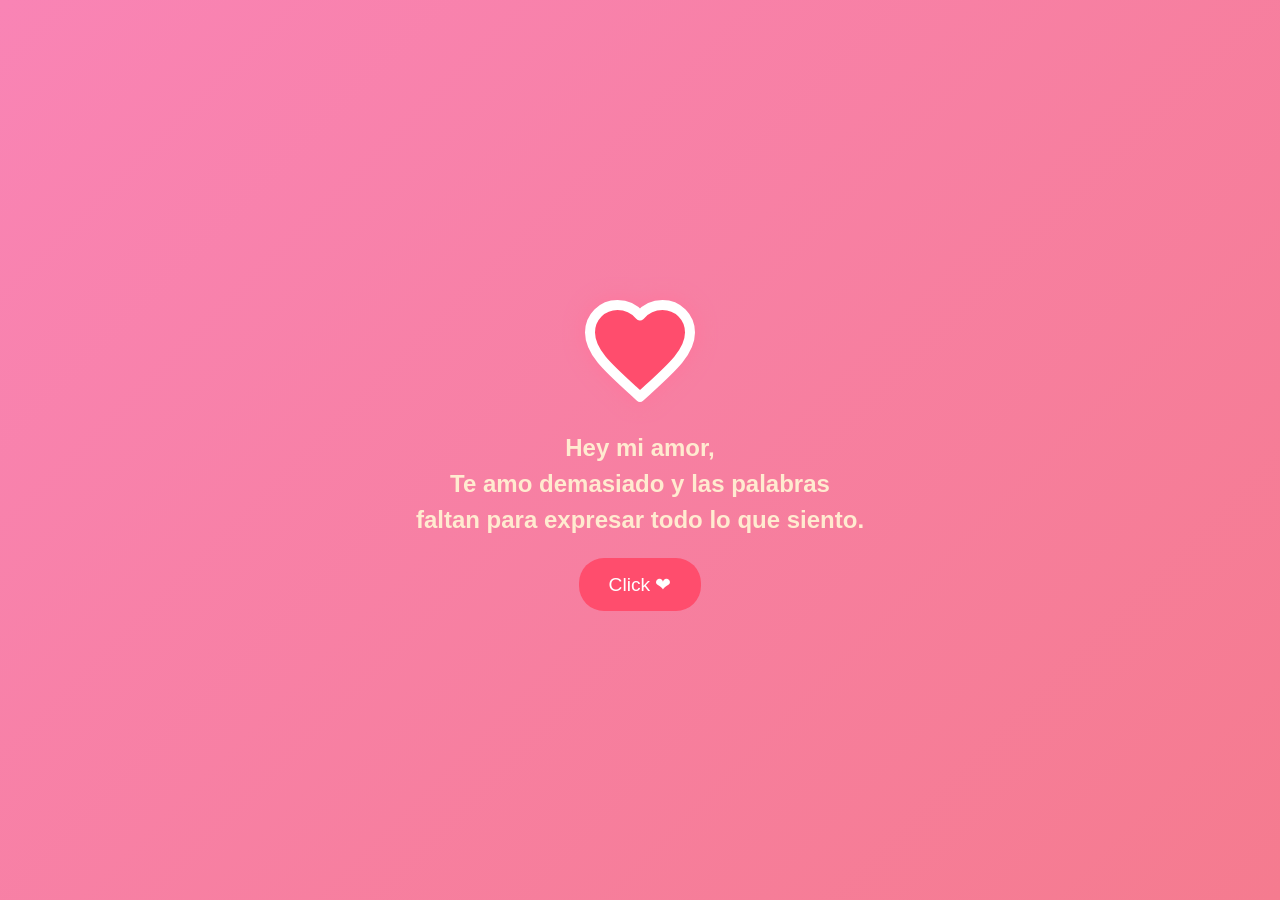
==== index.html @ 389d54ba "first commit" ====
<!DOCTYPE html>
<html lang="en">

<head>
  <meta charset="UTF-8">
  <meta name="viewport" content="width=device-width, initial-scale=1.0">
  <title>24 Junio</title>
  <style>
    /* General Reset */
    body {
      margin: 0;
      height: 100vh;
      display: flex;
      justify-content: center;
      align-items: center;
      background: linear-gradient(135deg, #f984b5, #f57b8f);
      font-family: "Comic Sans MS", cursive, sans-serif;
      color: #fff;
      text-align: center;
      flex-direction: column;
    }

    .heart-container {
      display: flex;
      flex-direction: column;
      align-items: center;
      gap: 20px;
    }

    /* Perfect Heart SVG */
    .heart {
      width: 120px;
      height: 120px;
      fill: #ff4d6d;
      animation: pulse 1.5s infinite ease-in-out;
      filter: drop-shadow(0 0 10px #ff759b);
    }

    /* Glow Effect */
    @keyframes pulse {
      0%,
      100% {
        transform: scale(1);
        filter: drop-shadow(0 0 10px #ff759b);
      }

      50% {
        transform: scale(1.2);
        filter: drop-shadow(0 0 30px #ff759b);
      }
    }

    /* Shayari Text Styling */
    .shayari-text {
      font-size: 1.5em;
      font-weight: bold;
      color: #ffebd0;
      display: inline-block;
      line-height: 1.5;
      opacity: 0; /* Initially hidden */
      animation: fadeInText 1.5s forwards;
    }

    /* Animation for Text */
    @keyframes fadeInText {
      0% {
        opacity: 0;
      }
      100% {
        opacity: 1;
      }
    }

    /* Animation for words */
    .word {
      opacity: 0;
      display: inline-block;
      animation: fadeInWord 1.5s forwards;
    }
    .word:nth-child(1) {
  animation-delay: 0.5s;
}

.word:nth-child(2) {
  animation-delay: 1.5s;
}

.word:nth-child(3) {
  animation-delay: 2s;
}

.word:nth-child(4) {
  animation-delay: 2.5s;
}

.word:nth-child(5) {
  animation-delay: 3s;
}

.word:nth-child(6) {
  animation-delay: 3.5s;
}

.word:nth-child(7) {
  animation-delay: 4s;
}

.word:nth-child(8) {
  animation-delay: 4.5s;
}

.word:nth-child(9) {
  animation-delay: 5s;
}

.word:nth-child(10) {
  animation-delay: 5.5s;
}

.word:nth-child(11) {
  animation-delay: 6s;
}

.word:nth-child(12) {
  animation-delay: 6.5s;
}

.word:nth-child(13) {
  animation-delay: 7s;
}

.word:nth-child(14) {
  animation-delay: 7.5s;
}

.word:nth-child(15) {
  animation-delay: 8s;
}

.word:nth-child(16) {
  animation-delay: 8.5s;
}

.word:nth-child(17) {
  animation-delay: 9s;
}

.word:nth-child(18) {
  animation-delay: 9.5s;
}

    @keyframes fadeInWord {
      to {
        opacity: 1;
      }
    }

    /* Button Styling */
    .propose-btn {
      background-color: #ff4d6d;
      border: none;
      padding: 15px 30px;
      color: white;
      font-size: 1.2em;
      cursor: pointer;
      border-radius: 25px;
      transition: background-color 0.3s ease;
    }

    .propose-btn:hover {
      background-color: #ffffff;
      color: #f2264b;
    }
  </style>
</head>

<body>
  <div class="heart-container">
    <svg class="heart" xmlns="http://www.w3.org/2000/svg" viewBox="0 0 24 24" fill="none" stroke="currentColor" stroke-width="2" stroke-linecap="round" stroke-linejoin="round">
      <path d="M12 21.35l-1.45-1.32C5.4 15.36 2 12.28 2 8.5 2 5.42 4.42 3 7.5 3c1.74 0 3.41.81 4.5 2.09C13.09 3.81 14.76 3 16.5 3 19.58 3 22 5.42 22 8.5c0 3.78-3.4 6.86-8.55 11.54L12 21.35z" />
    </svg>

    <!-- First Line of Shayari (Appears first) -->
    <div class="shayari-text">
      <span class="word">Hey</span>
      <span class="word">mi</span>
      <span class="word">amor,</span><br>

      <span class="word">Te</span>
      <span class="word">amo</span>
      <span class="word">demasiado</span>
      <span class="word">y</span>
      <span class="word">las</span>
      <span class="word">palabras</span><br>
      <span class="word">faltan</span>
      <span class="word">para</span>
      <span class="word">expresar</span>
      <span class="word">todo</span>
      <span class="word">lo</span>
      <span class="word">que</span>
      <span class="word">siento.</span>
    </div>

    

    <button class="propose-btn" onclick="window.location.href='book.html'">
      Click  ❤
    </button>
  </div>
</body>

</html>
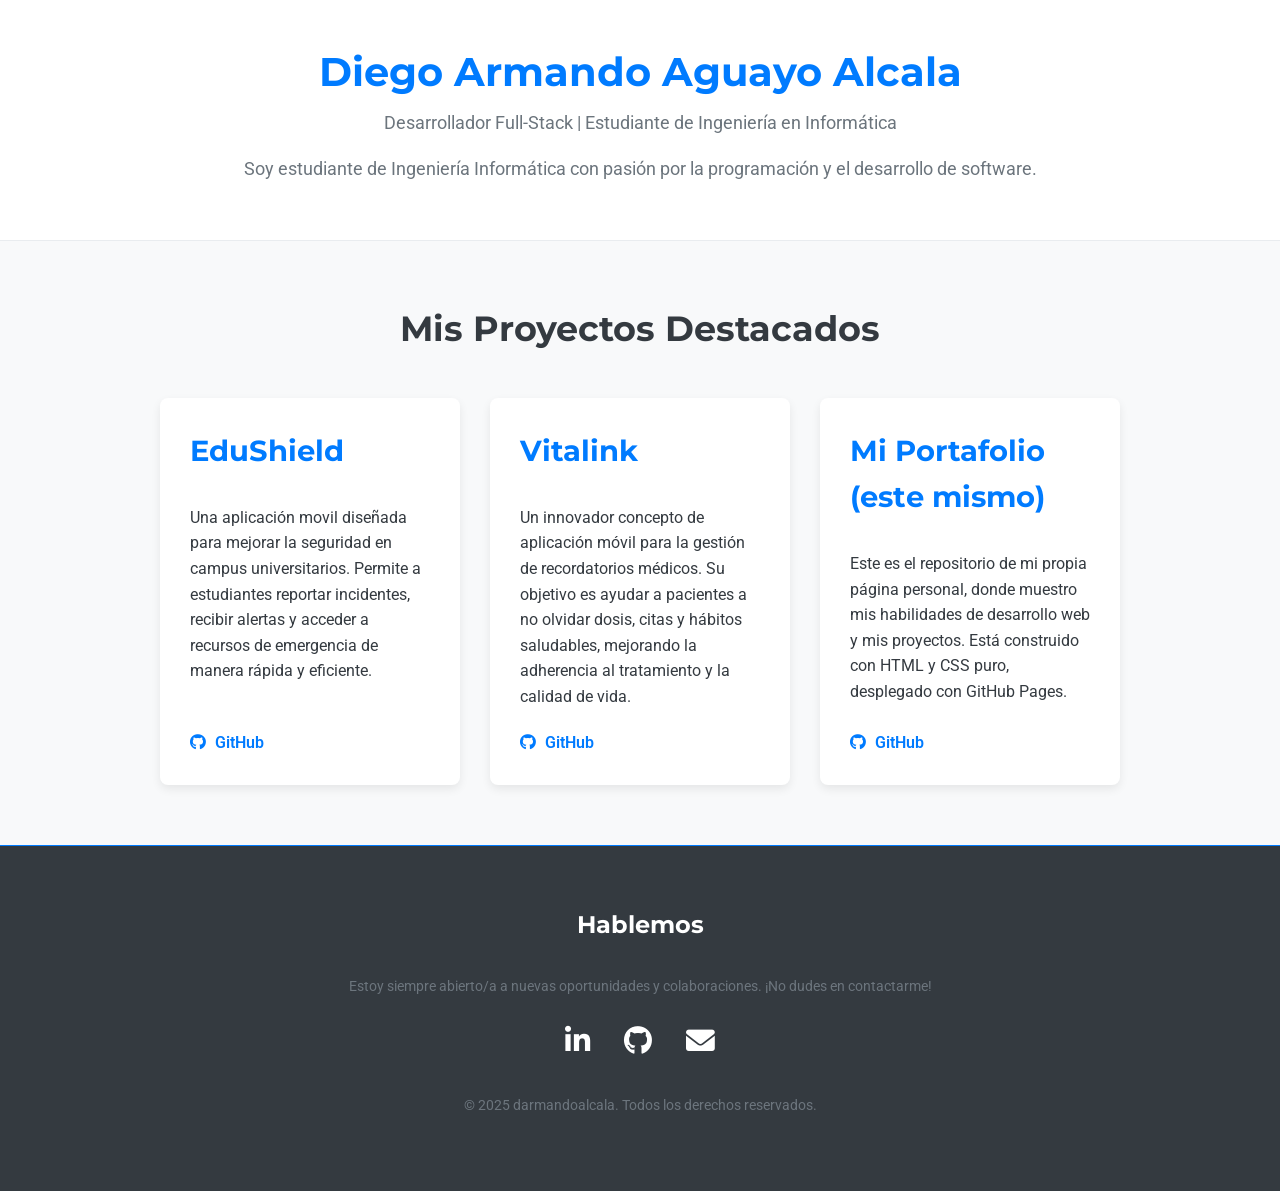
==== commit 16af4e44: "Add initial HTML structure for personal portfolio" ====
--- a/index.html
+++ b/index.html
@@ -1,212 +1,280 @@
-<!DOCTYPE html>
-<html lang="en">
-
-<head>
-  <meta charset="UTF-8">
-  <meta name="viewport" content="width=device-width, initial-scale=1.0">
-  <title>24 Junio</title>
-  <style>
-    /* General Reset */
-    body {
-      margin: 0;
-      height: 100vh;
-      display: flex;
-      justify-content: center;
-      align-items: center;
-      background: linear-gradient(135deg, #f984b5, #f57b8f);
-      font-family: "Comic Sans MS", cursive, sans-serif;
-      color: #fff;
-      text-align: center;
-      flex-direction: column;
-    }
-
-    .heart-container {
-      display: flex;
-      flex-direction: column;
-      align-items: center;
-      gap: 20px;
-    }
-
-    /* Perfect Heart SVG */
-    .heart {
-      width: 120px;
-      height: 120px;
-      fill: #ff4d6d;
-      animation: pulse 1.5s infinite ease-in-out;
-      filter: drop-shadow(0 0 10px #ff759b);
-    }
-
-    /* Glow Effect */
-    @keyframes pulse {
-      0%,
-      100% {
-        transform: scale(1);
-        filter: drop-shadow(0 0 10px #ff759b);
-      }
-
-      50% {
-        transform: scale(1.2);
-        filter: drop-shadow(0 0 30px #ff759b);
-      }
-    }
-
-    /* Shayari Text Styling */
-    .shayari-text {
-      font-size: 1.5em;
-      font-weight: bold;
-      color: #ffebd0;
-      display: inline-block;
-      line-height: 1.5;
-      opacity: 0; /* Initially hidden */
-      animation: fadeInText 1.5s forwards;
-    }
-
-    /* Animation for Text */
-    @keyframes fadeInText {
-      0% {
-        opacity: 0;
-      }
-      100% {
-        opacity: 1;
-      }
-    }
-
-    /* Animation for words */
-    .word {
-      opacity: 0;
-      display: inline-block;
-      animation: fadeInWord 1.5s forwards;
-    }
-    .word:nth-child(1) {
-  animation-delay: 0.5s;
-}
-
-.word:nth-child(2) {
-  animation-delay: 1.5s;
-}
-
-.word:nth-child(3) {
-  animation-delay: 2s;
-}
-
-.word:nth-child(4) {
-  animation-delay: 2.5s;
-}
-
-.word:nth-child(5) {
-  animation-delay: 3s;
-}
-
-.word:nth-child(6) {
-  animation-delay: 3.5s;
-}
-
-.word:nth-child(7) {
-  animation-delay: 4s;
-}
-
-.word:nth-child(8) {
-  animation-delay: 4.5s;
-}
-
-.word:nth-child(9) {
-  animation-delay: 5s;
-}
-
-.word:nth-child(10) {
-  animation-delay: 5.5s;
-}
-
-.word:nth-child(11) {
-  animation-delay: 6s;
-}
-
-.word:nth-child(12) {
-  animation-delay: 6.5s;
-}
-
-.word:nth-child(13) {
-  animation-delay: 7s;
-}
-
-.word:nth-child(14) {
-  animation-delay: 7.5s;
-}
-
-.word:nth-child(15) {
-  animation-delay: 8s;
-}
-
-.word:nth-child(16) {
-  animation-delay: 8.5s;
-}
-
-.word:nth-child(17) {
-  animation-delay: 9s;
-}
-
-.word:nth-child(18) {
-  animation-delay: 9.5s;
-}
-
-    @keyframes fadeInWord {
-      to {
-        opacity: 1;
-      }
-    }
-
-    /* Button Styling */
-    .propose-btn {
-      background-color: #ff4d6d;
-      border: none;
-      padding: 15px 30px;
-      color: white;
-      font-size: 1.2em;
-      cursor: pointer;
-      border-radius: 25px;
-      transition: background-color 0.3s ease;
-    }
-
-    .propose-btn:hover {
-      background-color: #ffffff;
-      color: #f2264b;
-    }
-  </style>
-</head>
-
-<body>
-  <div class="heart-container">
-    <svg class="heart" xmlns="http://www.w3.org/2000/svg" viewBox="0 0 24 24" fill="none" stroke="currentColor" stroke-width="2" stroke-linecap="round" stroke-linejoin="round">
-      <path d="M12 21.35l-1.45-1.32C5.4 15.36 2 12.28 2 8.5 2 5.42 4.42 3 7.5 3c1.74 0 3.41.81 4.5 2.09C13.09 3.81 14.76 3 16.5 3 19.58 3 22 5.42 22 8.5c0 3.78-3.4 6.86-8.55 11.54L12 21.35z" />
-    </svg>
-
-    <!-- First Line of Shayari (Appears first) -->
-    <div class="shayari-text">
-      <span class="word">Hey</span>
-      <span class="word">mi</span>
-      <span class="word">amor,</span><br>
-
-      <span class="word">Te</span>
-      <span class="word">amo</span>
-      <span class="word">demasiado</span>
-      <span class="word">y</span>
-      <span class="word">las</span>
-      <span class="word">palabras</span><br>
-      <span class="word">faltan</span>
-      <span class="word">para</span>
-      <span class="word">expresar</span>
-      <span class="word">todo</span>
-      <span class="word">lo</span>
-      <span class="word">que</span>
-      <span class="word">siento.</span>
-    </div>
-
-    
-
-    <button class="propose-btn" onclick="window.location.href='book.html'">
-      Click  ❤
-    </button>
-  </div>
-</body>
-
-</html>+<!DOCTYPE html>
+<html lang="es">
+<head>
+    <meta charset="UTF-8">
+    <meta name="viewport" content="width=device-width, initial-scale=1.0">
+    <title>Diego Armando Aguayo Alcala - Desarrollador/Soporte</title>
+    <link href="https://fonts.googleapis.com/css2?family=Roboto:wght@300;400;700&display=swap" rel="stylesheet">
+    <link href="https://fonts.googleapis.com/css2?family=Montserrat:wght@400;600;700&display=swap" rel="stylesheet">
+
+    <link rel="stylesheet" href="https://cdnjs.cloudflare.com/ajax/libs/font-awesome/6.0.0-beta3/css/all.min.css">
+
+    <style>
+        :root {
+            --primary-color: #007bff; 
+            --secondary-color: #6c757d; 
+            --background-color: #f8f9fa; 
+            --text-color: #343a40; 
+            --light-text-color: #ffffff;
+            --card-background: #ffffff; 
+            --border-color: #e9ecef; 
+            --font-main: 'Roboto', sans-serif;
+            --font-headings: 'Montserrat', sans-serif;
+        }
+
+        /* Estilos Generales y Reset Básico */
+        body {
+            font-family: var(--font-main);
+            color: var(--text-color);
+            margin: 0;
+            padding: 0;
+            background-color: var(--background-color);
+            line-height: 1.6;
+            overflow-x: hidden; 
+        }
+
+        a {
+            color: var(--primary-color);
+            text-decoration: none;
+            transition: color 0.3s ease;
+        }
+
+        a:hover {
+            color: #0056b3; 
+        }
+
+        h1, h2, h3, h4, h5, h6 {
+            font-family: var(--font-headings);
+            color: var(--text-color);
+            margin-top: 0;
+            margin-bottom: 0.5em;
+        }
+
+        /* Contenedor principal para centrar el contenido */
+        .container {
+            max-width: 960px;
+            margin: 0 auto;
+            padding: 20px;
+        }
+
+        /* Header */
+        .header {
+            background-color: var(--light-text-color);
+            padding: 20px 0;
+            box-shadow: 0 2px 4px rgba(0,0,0,0.05);
+            text-align: center;
+            border-bottom: 1px solid var(--border-color);
+        }
+
+        .header h1 {
+            font-size: 2.5em;
+            margin-bottom: 5px;
+            color: var(--primary-color);
+        }
+
+        .header p {
+            font-size: 1.1em;
+            color: var(--secondary-color);
+            margin-top: 0;
+        }
+
+        /* Seccion Proyectos */
+        .projects-section {
+            padding: 40px 0;
+            background-color: var(--background-color);
+        }
+
+        .projects-section h2 {
+            text-align: center;
+            font-size: 2.2em;
+            margin-bottom: 40px;
+            color: var(--text-color);
+        }
+
+        .project-grid {
+            display: grid;
+            grid-template-columns: repeat(auto-fit, minmax(300px, 1fr));
+            gap: 30px;
+        }
+
+        .project-card {
+            background-color: var(--card-background);
+            border-radius: 8px;
+            box-shadow: 0 4px 10px rgba(0,0,0,0.08);
+            padding: 30px;
+            transition: transform 0.3s ease, box-shadow 0.3s ease;
+            display: flex;
+            flex-direction: column;
+            justify-content: space-between;
+        }
+
+        .project-card:hover {
+            transform: translateY(-5px);
+            box-shadow: 0 6px 15px rgba(0,0,0,0.12);
+        }
+
+        .project-card h3 {
+            color: var(--primary-color);
+            font-size: 1.8em;
+            margin-bottom: 15px;
+        }
+
+        .project-card p {
+            font-size: 1em;
+            color: var(--text-color);
+            margin-bottom: 20px;
+            flex-grow: 1; /* Para que el párrafo ocupe el espacio disponible */
+        }
+
+        .project-card .links a {
+            display: inline-block;
+            margin-right: 15px;
+            font-weight: 600;
+            color: var(--primary-color);
+        }
+
+        .project-card .links a i {
+            margin-right: 5px;
+        }
+
+        /* Seccion contacto Footer */
+        .footer {
+            background-color: var(--text-color); 
+            color: var(--light-text-color);
+            padding: 40px 0;
+            text-align: center;
+            border-top: 1px solid var(--primary-color);
+        }
+
+        .footer h2 {
+            color: var(--light-text-color);
+            margin-bottom: 20px;
+        }
+
+        .social-links {
+            margin-top: 20px;
+        }
+
+        .social-links a {
+            color: var(--light-text-color);
+            font-size: 1.8em;
+            margin: 0 15px;
+            transition: color 0.3s ease;
+        }
+
+        .social-links a:hover {
+            color: var(--primary-color); 
+        }
+
+        .footer p {
+            margin-top: 30px;
+            font-size: 0.9em;
+            color: var(--secondary-color); 
+        }
+
+
+        @media (max-width: 768px) {
+            .header h1 {
+                font-size: 2em;
+            }
+
+            .header p {
+                font-size: 1em;
+            }
+
+            .projects-section h2 {
+                font-size: 1.8em;
+            }
+
+            .project-card {
+                padding: 20px;
+            }
+
+            .project-card h3 {
+                font-size: 1.5em;
+            }
+        }
+
+        @media (max-width: 480px) {
+            .container {
+                padding: 10px;
+            }
+
+            .header h1 {
+                font-size: 1.8em;
+            }
+
+            .header p {
+                font-size: 0.9em;
+            }
+
+            .project-grid {
+                grid-template-columns: 1fr; 
+            }
+
+            .social-links a {
+                font-size: 1.5em;
+                margin: 0 10px;
+            }
+        }
+
+    </style>
+</head>
+<body>
+
+    <header class="header">
+        <div class="container">
+            <h1>Diego Armando Aguayo Alcala</h1>
+            <p>Desarrollador Full-Stack | Estudiante de Ingeniería en Informática </p>
+            <p>Soy estudiante de Ingeniería Informática con pasión por la programación y el desarrollo de software.</p>
+        </div>
+    </header>
+
+    <section id="projects" class="projects-section">
+        <div class="container">
+            <h2>Mis Proyectos Destacados</h2>
+            <div class="project-grid">
+
+                <div class="project-card">
+                    <h3>EduShield</h3>
+                    <p>Una aplicación movil diseñada para mejorar la seguridad en campus universitarios. Permite a estudiantes reportar incidentes, recibir alertas y acceder a recursos de emergencia de manera rápida y eficiente.</p>
+                    <div class="links">
+                        <a href="https://github.com/darmandoalcala/EduShield" target="_blank" rel="noopener noreferrer"><i class="fab fa-github"></i> GitHub</a>
+                        </div>
+                </div>
+
+                <div class="project-card">
+                    <h3>Vitalink</h3>
+                    <p>Un innovador concepto de aplicación móvil para la gestión de recordatorios médicos. Su objetivo es ayudar a pacientes a no olvidar dosis, citas y hábitos saludables, mejorando la adherencia al tratamiento y la calidad de vida.</p>
+                    <div class="links">
+                        <a href="https://github.com/tu-usuario/Vitalink" target="_blank" rel="noopener noreferrer"><i class="fab fa-github"></i> GitHub</a>
+                        </div>
+                </div>
+
+                <div class="project-card">
+                    <h3>Mi Portafolio (este mismo)</h3>
+                    <p>Este es el repositorio de mi propia página personal, donde muestro mis habilidades de desarrollo web y mis proyectos. Está construido con HTML y CSS puro, desplegado con GitHub Pages.</p>
+                    <div class="links">
+                        <a href="https://github.com/tu-usuario/tu-usuario.github.io" target="_blank" rel="noopener noreferrer"><i class="fab fa-github"></i> GitHub</a>
+                    </div>
+                </div>
+
+            </div>
+        </div>
+    </section>
+
+    <footer class="footer">
+        <div class="container">
+            <h2>Hablemos</h2>
+            <p>Estoy siempre abierto/a a nuevas oportunidades y colaboraciones. ¡No dudes en contactarme!</p>
+            <div class="social-links">
+                <a href="https://www.linkedin.com/in/diego-armando-aguayo-alcala-191058303/" target="_blank" rel="noopener noreferrer" aria-label="LinkedIn"><i class="fab fa-linkedin-in"></i></a>
+                <a href="https://github.com/darmandoalcala" target="_blank" rel="noopener noreferrer" aria-label="GitHub"><i class="fab fa-github"></i></a>
+                <a href="mailto:darmandoalcala@gmail.com" aria-label="Email"><i class="fas fa-envelope"></i></a>
+                </div>
+            <p>&copy; 2025 darmandoalcala. Todos los derechos reservados.</p>
+        </div>
+    </footer>
+
+</body>
+</html>
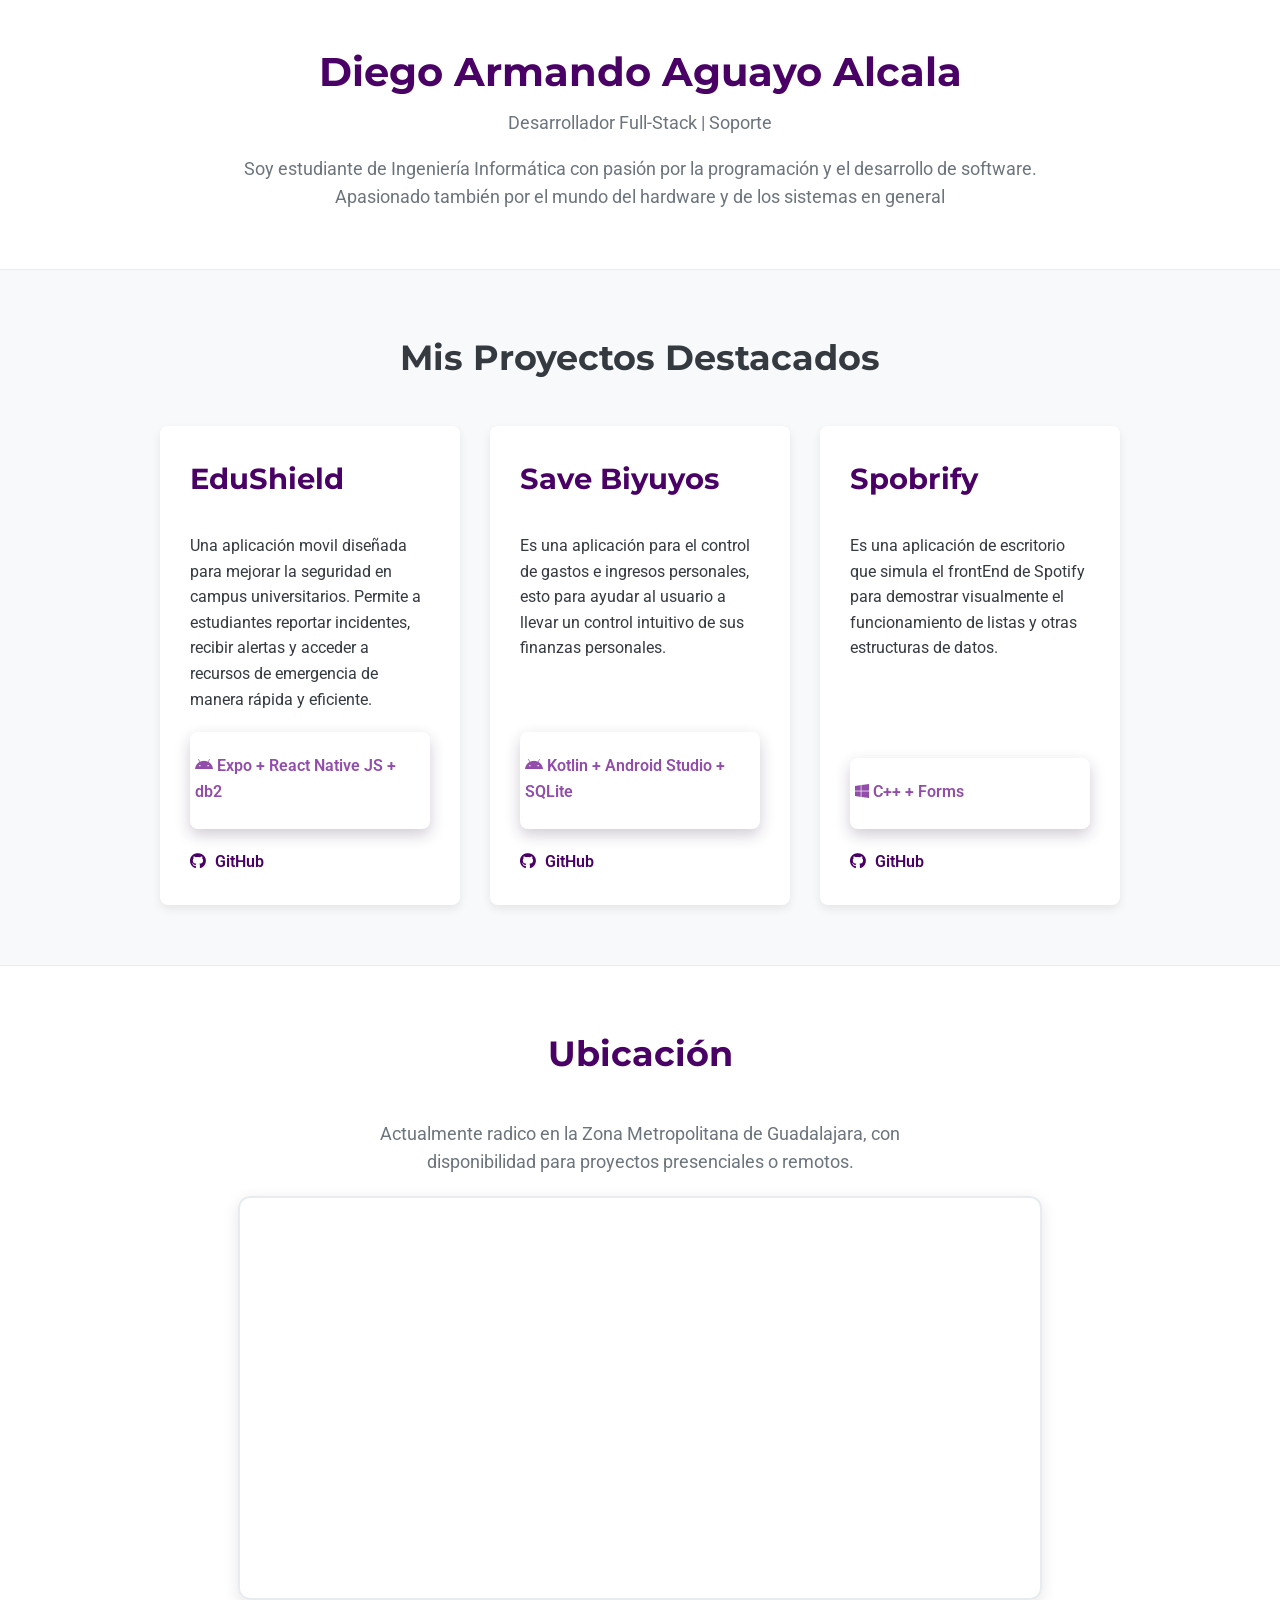
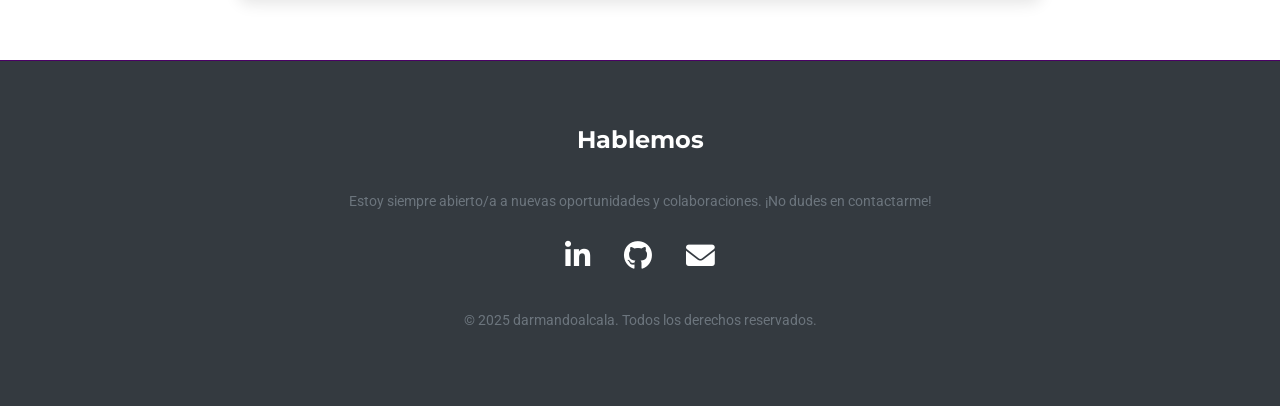
==== commit 208b83d9: "ft/ add location section Updated primary color and added a new location section with a map." ====
--- a/index.html
+++ b/index.html
@@ -6,12 +6,11 @@
     <title>Diego Armando Aguayo Alcala - Desarrollador/Soporte</title>
     <link href="https://fonts.googleapis.com/css2?family=Roboto:wght@300;400;700&display=swap" rel="stylesheet">
     <link href="https://fonts.googleapis.com/css2?family=Montserrat:wght@400;600;700&display=swap" rel="stylesheet">
-
     <link rel="stylesheet" href="https://cdnjs.cloudflare.com/ajax/libs/font-awesome/6.0.0-beta3/css/all.min.css">
 
     <style>
         :root {
-            --primary-color: #007bff; 
+            --primary-color: #4a0165; 
             --secondary-color: #6c757d; 
             --background-color: #f8f9fa; 
             --text-color: #343a40; 
@@ -20,6 +19,7 @@
             --border-color: #e9ecef; 
             --font-main: 'Roboto', sans-serif;
             --font-headings: 'Montserrat', sans-serif;
+            --tech-text: #924dab;
         }
 
         /* Estilos Generales y Reset Básico */
@@ -123,7 +123,24 @@
             font-size: 1em;
             color: var(--text-color);
             margin-bottom: 20px;
-            flex-grow: 1; /* Para que el párrafo ocupe el espacio disponible */
+            flex-grow: 1; 
+        }
+
+        .project-card .tech-used {
+            border-radius: 8px;
+            box-shadow: 0 6px 15px rgba(45, 24, 64, 0.22);
+            padding: 5px;
+            display: flex;
+            flex-direction: column;
+            justify-content: space-between;
+            margin-bottom: 20px;
+        }
+
+        .project-card .tech-used p {
+            display: inline-block;
+            font-weight: 600;
+            font-size: 1em;
+            color: var(--tech-text);
         }
 
         .project-card .links a {
@@ -135,6 +152,49 @@
 
         .project-card .links a i {
             margin-right: 5px;
+        }
+
+        /* --- NUEVA SECCION: UBICACION --- */
+        .location-section {
+            padding: 40px 0;
+            background-color: #ffffff; /* Fondo blanco para diferenciar de la sección gris de proyectos */
+            border-top: 1px solid var(--border-color);
+            text-align: center;
+        }
+
+        .location-section h2 {
+            font-size: 2.2em;
+            margin-bottom: 20px;
+            color: var(--primary-color);
+        }
+
+        .location-wrapper {
+            display: flex;
+            flex-direction: column;
+            align-items: center;
+        }
+
+        .location-text {
+            margin-bottom: 20px;
+            font-size: 1.1em;
+            color: var(--secondary-color);
+            max-width: 600px;
+        }
+
+        .map-container {
+            width: 100%;
+            max-width: 800px;
+            height: 400px;
+            border-radius: 12px;
+            overflow: hidden;
+            box-shadow: 0 4px 15px rgba(0,0,0,0.1);
+            border: 2px solid var(--border-color);
+        }
+
+        .map-container iframe {
+            width: 100%;
+            height: 100%;
+            border: 0;
         }
 
         /* Seccion contacto Footer */
@@ -163,7 +223,7 @@
         }
 
         .social-links a:hover {
-            color: var(--primary-color); 
+            color: var(--tech-text); 
         }
 
         .footer p {
@@ -174,48 +234,21 @@
 
 
         @media (max-width: 768px) {
-            .header h1 {
-                font-size: 2em;
-            }
-
-            .header p {
-                font-size: 1em;
-            }
-
-            .projects-section h2 {
-                font-size: 1.8em;
-            }
-
-            .project-card {
-                padding: 20px;
-            }
-
-            .project-card h3 {
-                font-size: 1.5em;
-            }
+            .header h1 { font-size: 2em; }
+            .header p { font-size: 1em; }
+            .projects-section h2 { font-size: 1.8em; }
+            .project-card { padding: 20px; }
+            .project-card h3 { font-size: 1.5em; }
+            .map-container { height: 300px; } /* Mapa un poco más pequeño en tablets */
         }
 
         @media (max-width: 480px) {
-            .container {
-                padding: 10px;
-            }
-
-            .header h1 {
-                font-size: 1.8em;
-            }
-
-            .header p {
-                font-size: 0.9em;
-            }
-
-            .project-grid {
-                grid-template-columns: 1fr; 
-            }
-
-            .social-links a {
-                font-size: 1.5em;
-                margin: 0 10px;
-            }
+            .container { padding: 10px; }
+            .header h1 { font-size: 1.8em; }
+            .header p { font-size: 0.9em; }
+            .project-grid { grid-template-columns: 1fr; }
+            .social-links a { font-size: 1.5em; margin: 0 10px; }
+            .map-container { height: 250px; } /* Mapa ajustado para movil */
         }
 
     </style>
@@ -225,8 +258,10 @@
     <header class="header">
         <div class="container">
             <h1>Diego Armando Aguayo Alcala</h1>
-            <p>Desarrollador Full-Stack | Estudiante de Ingeniería en Informática </p>
-            <p>Soy estudiante de Ingeniería Informática con pasión por la programación y el desarrollo de software.</p>
+            <p>Desarrollador Full-Stack | Soporte </p>
+            <p>Soy estudiante de Ingeniería Informática con pasión por la programación y el desarrollo de software.
+            <br/>
+                Apasionado también por el mundo del hardware y de los sistemas en general</p>
         </div>
     </header>
 
@@ -238,27 +273,49 @@
                 <div class="project-card">
                     <h3>EduShield</h3>
                     <p>Una aplicación movil diseñada para mejorar la seguridad en campus universitarios. Permite a estudiantes reportar incidentes, recibir alertas y acceder a recursos de emergencia de manera rápida y eficiente.</p>
+                    <div class="tech-used">
+                        <p><i class="fab fa-android"></i> Expo + React Native JS + db2</p>
+                    </div>
                     <div class="links">
                         <a href="https://github.com/darmandoalcala/EduShield" target="_blank" rel="noopener noreferrer"><i class="fab fa-github"></i> GitHub</a>
                         </div>
                 </div>
 
                 <div class="project-card">
-                    <h3>Vitalink</h3>
-                    <p>Un innovador concepto de aplicación móvil para la gestión de recordatorios médicos. Su objetivo es ayudar a pacientes a no olvidar dosis, citas y hábitos saludables, mejorando la adherencia al tratamiento y la calidad de vida.</p>
+                    <h3>Save Biyuyos</h3>
+                    <p>Es una aplicación para el control de gastos e ingresos personales, esto para ayudar al usuario a llevar un control intuitivo de sus finanzas personales.</p>
+                    <div class="tech-used">
+                        <p><i class="fab fa-android"></i> Kotlin + Android  Studio + SQLite</p>
+                    </div>
                     <div class="links">
-                        <a href="https://github.com/tu-usuario/Vitalink" target="_blank" rel="noopener noreferrer"><i class="fab fa-github"></i> GitHub</a>
+                        <a href="https://github.com/darmandoalcala/SaveBiyuyos" target="_blank" rel="noopener noreferrer"><i class="fab fa-github"></i> GitHub</a>
                         </div>
                 </div>
 
                 <div class="project-card">
-                    <h3>Mi Portafolio (este mismo)</h3>
-                    <p>Este es el repositorio de mi propia página personal, donde muestro mis habilidades de desarrollo web y mis proyectos. Está construido con HTML y CSS puro, desplegado con GitHub Pages.</p>
+                    <h3>Spobrify</h3>
+                    <p> Es una aplicación de escritorio que simula el frontEnd de Spotify para demostrar visualmente el funcionamiento de listas y otras estructuras de datos.</p>
+                    <div class="tech-used">
+                        <p><i class="fab fa-windows"></i> C++ + Forms</p>
+                    </div>
                     <div class="links">
-                        <a href="https://github.com/tu-usuario/tu-usuario.github.io" target="_blank" rel="noopener noreferrer"><i class="fab fa-github"></i> GitHub</a>
+                        <a href="https://github.com/darmandoalcala/Spobrify" target="_blank" rel="noopener noreferrer"><i class="fab fa-github"></i> GitHub</a>
                     </div>
                 </div>
 
+            </div>
+        </div>
+    </section>
+
+    <section class="location-section">
+        <div class="container">
+            <h2>Ubicación</h2>
+            <div class="location-wrapper">
+                <p class="location-text">
+                    Actualmente radico en la Zona Metropolitana de Guadalajara, con disponibilidad para proyectos presenciales o remotos.
+                </p>
+                <div class="map-container">
+                <iframe src="https://www.google.com/maps/d/u/0/embed?mid=17n7c0TkF4GcA3D5mIOZ2Qnnm9DIq9jc&ehbc=2E312F&noprof=1" width="640" height="480"></iframe>                </div>
             </div>
         </div>
     </section>
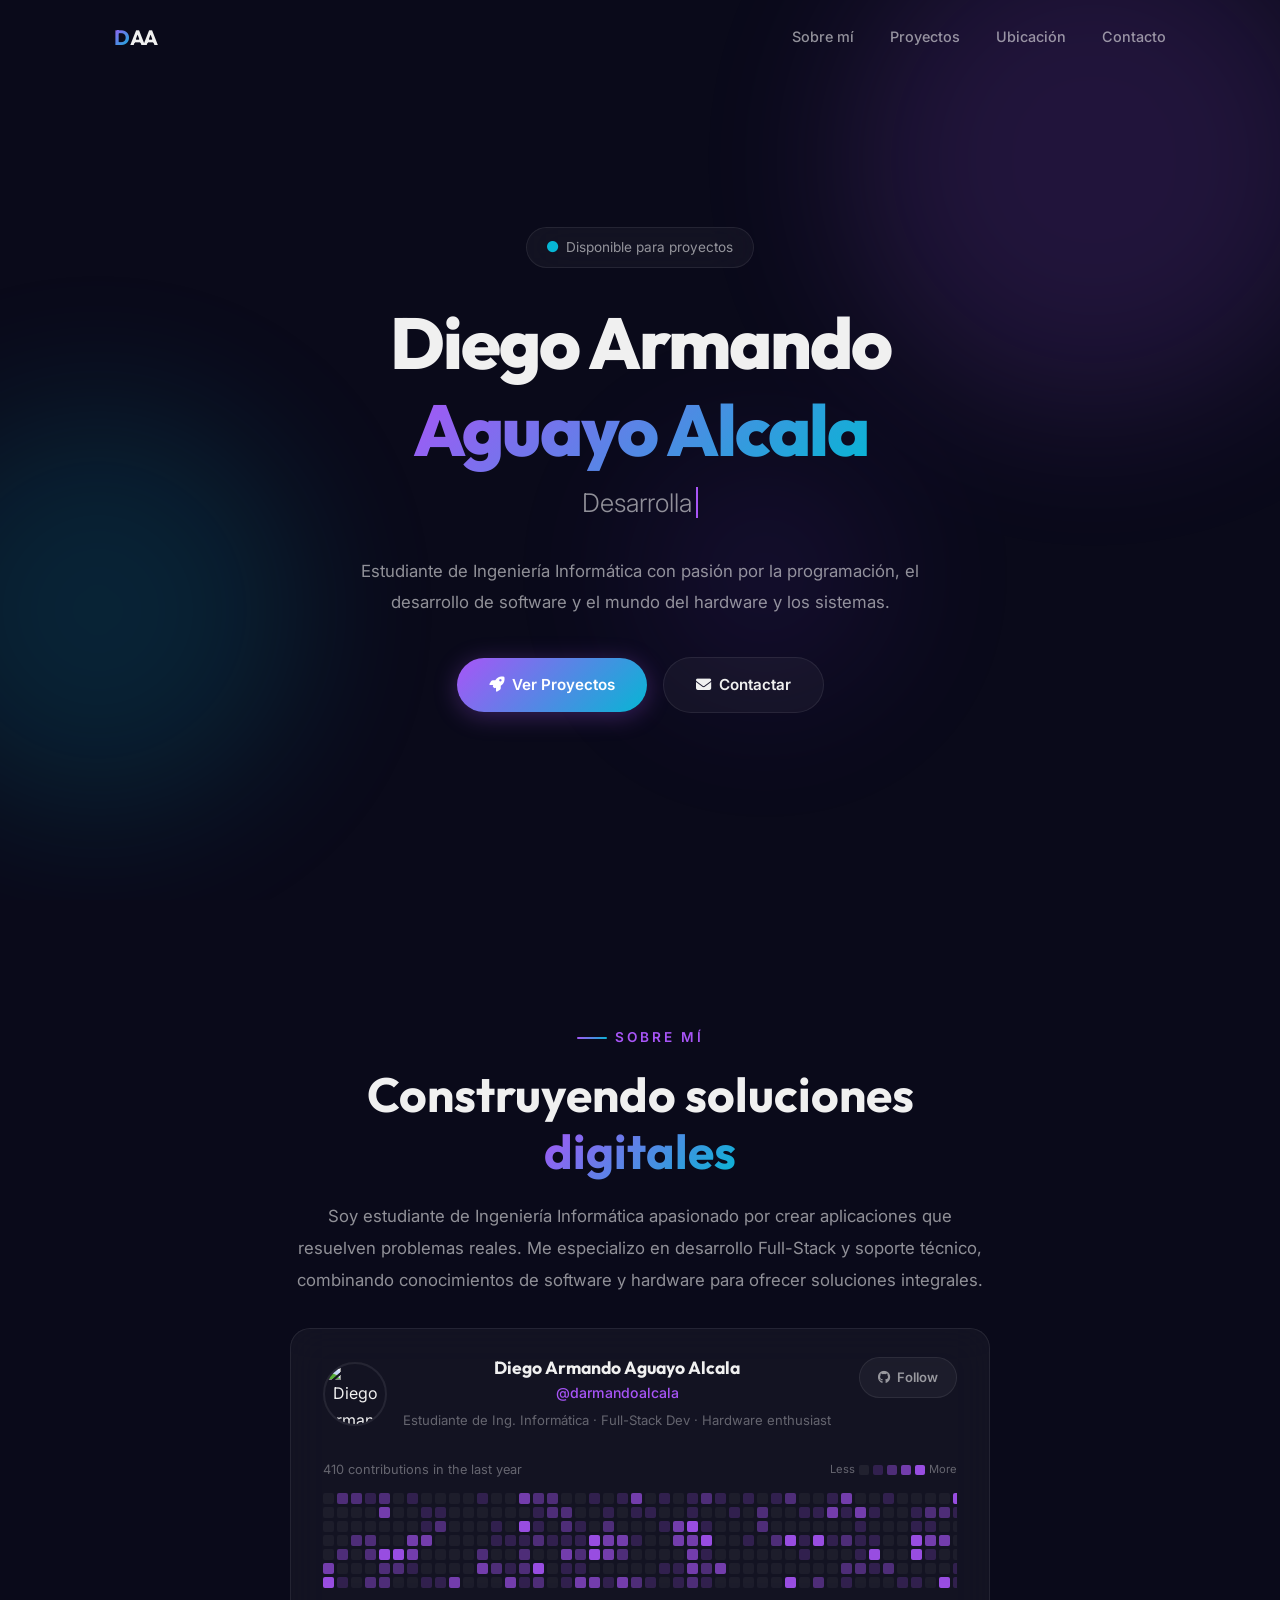
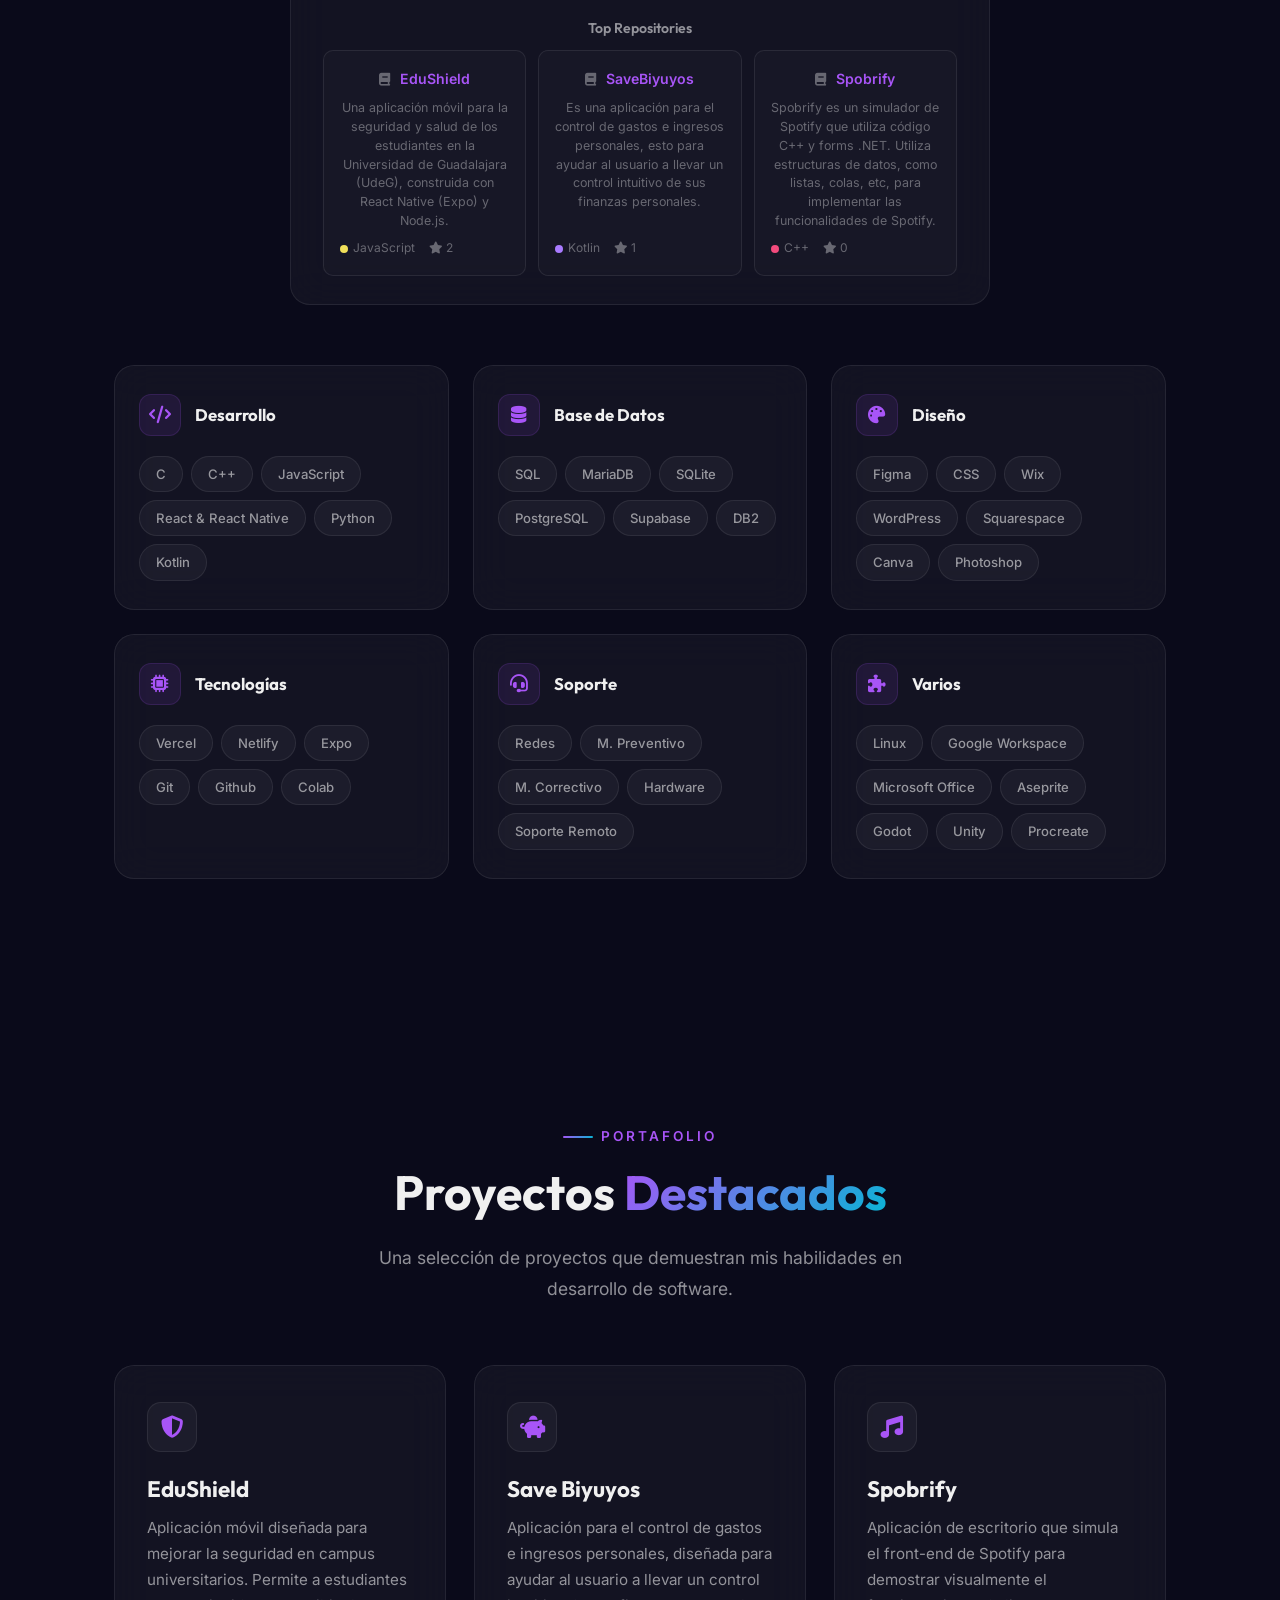
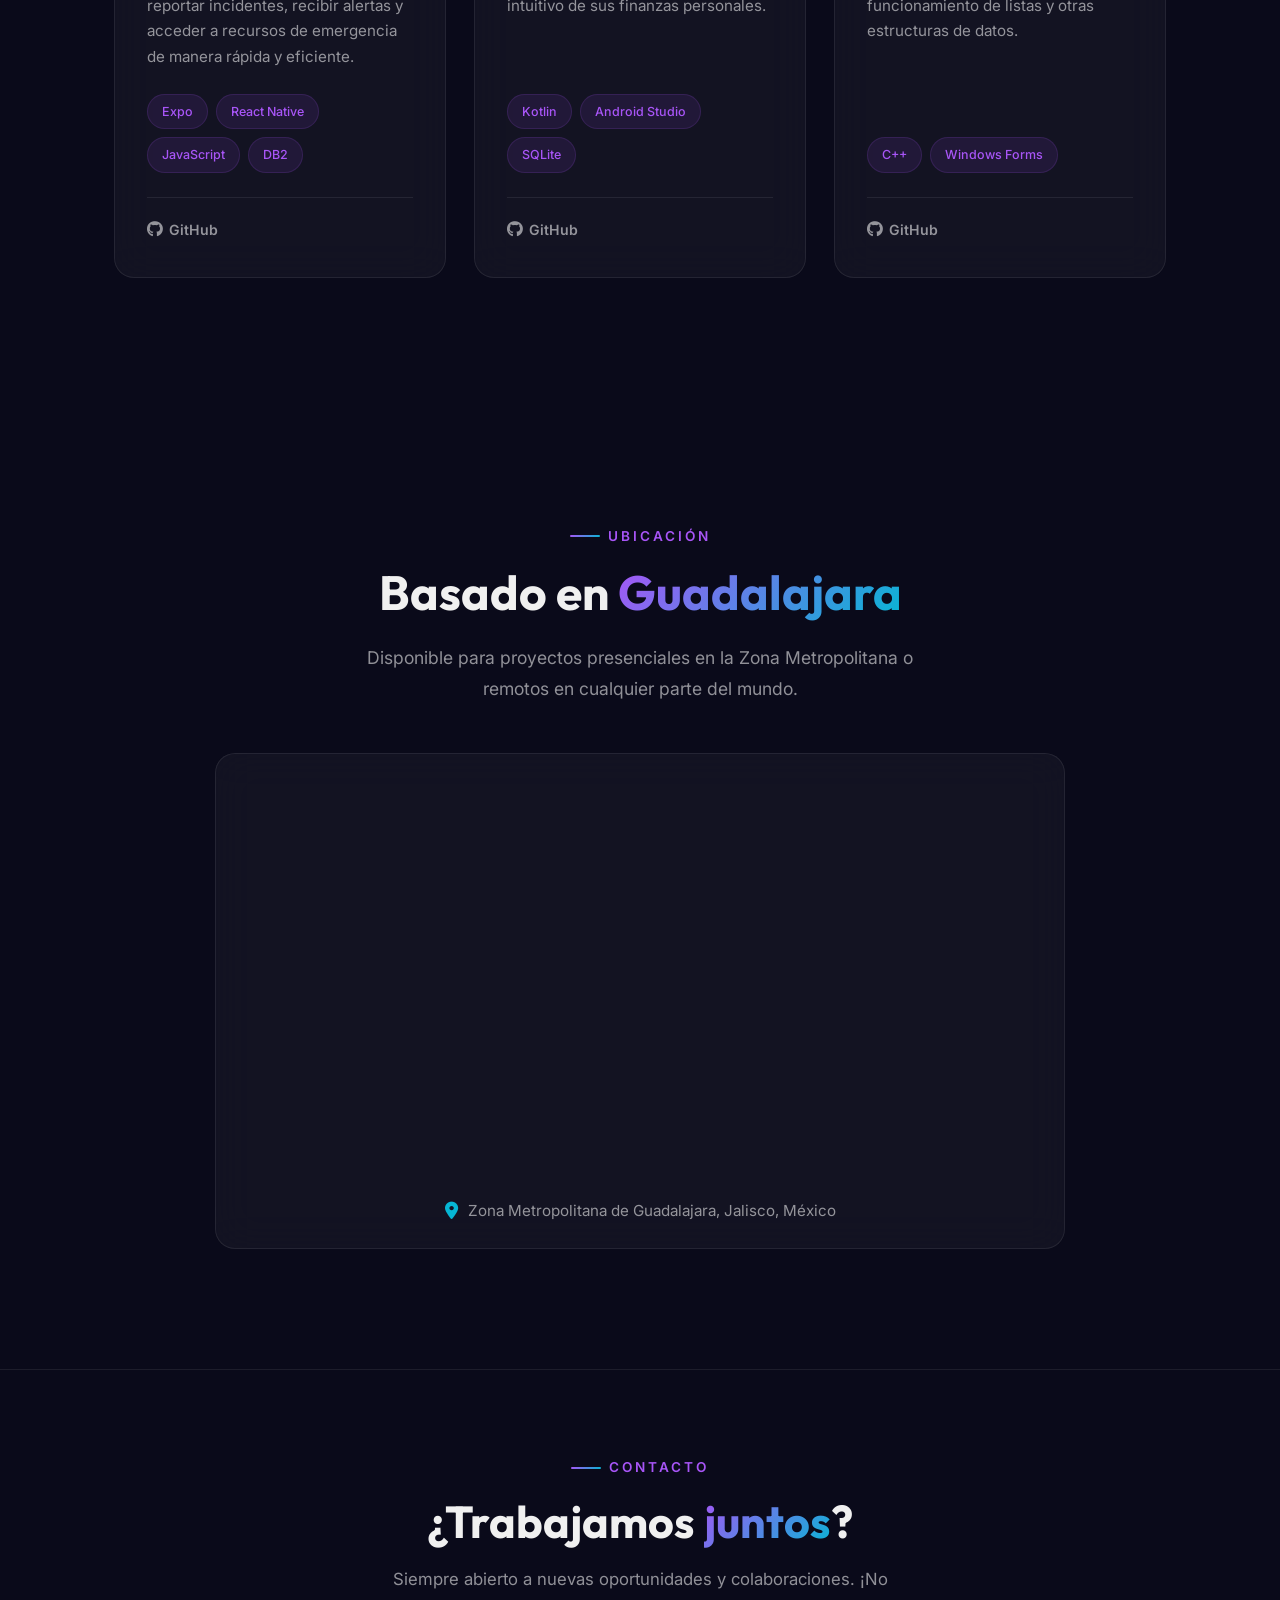
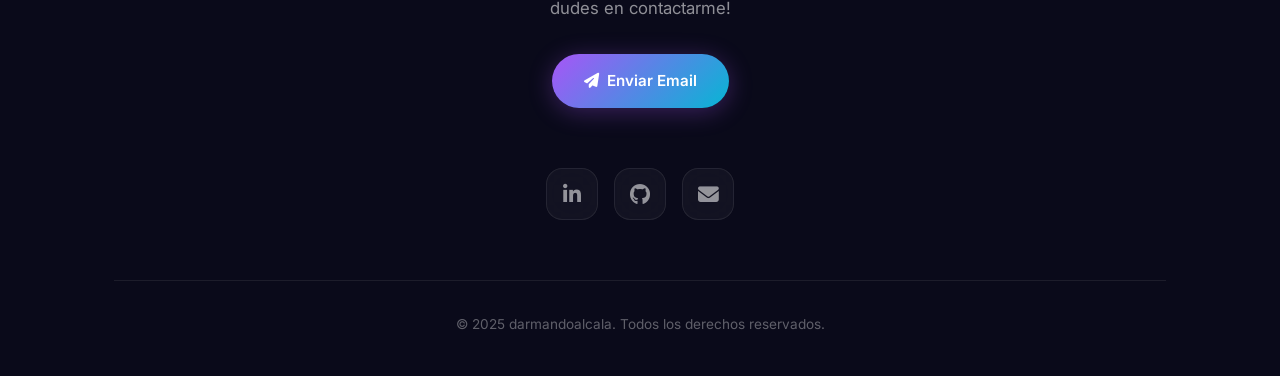
==== commit 8e72b8fc: "feat: implement base styles, layout utilities, and hero section with glassmorphism components" ====
--- a/index.html
+++ b/index.html
@@ -3,303 +3,266 @@
 <head>
     <meta charset="UTF-8">
     <meta name="viewport" content="width=device-width, initial-scale=1.0">
-    <title>Diego Armando Aguayo Alcala - Desarrollador/Soporte</title>
-    <link href="https://fonts.googleapis.com/css2?family=Roboto:wght@300;400;700&display=swap" rel="stylesheet">
-    <link href="https://fonts.googleapis.com/css2?family=Montserrat:wght@400;600;700&display=swap" rel="stylesheet">
-    <link rel="stylesheet" href="https://cdnjs.cloudflare.com/ajax/libs/font-awesome/6.0.0-beta3/css/all.min.css">
-
-    <style>
-        :root {
-            --primary-color: #4a0165; 
-            --secondary-color: #6c757d; 
-            --background-color: #f8f9fa; 
-            --text-color: #343a40; 
-            --light-text-color: #ffffff;
-            --card-background: #ffffff; 
-            --border-color: #e9ecef; 
-            --font-main: 'Roboto', sans-serif;
-            --font-headings: 'Montserrat', sans-serif;
-            --tech-text: #924dab;
-        }
-
-        /* Estilos Generales y Reset Básico */
-        body {
-            font-family: var(--font-main);
-            color: var(--text-color);
-            margin: 0;
-            padding: 0;
-            background-color: var(--background-color);
-            line-height: 1.6;
-            overflow-x: hidden; 
-        }
-
-        a {
-            color: var(--primary-color);
-            text-decoration: none;
-            transition: color 0.3s ease;
-        }
-
-        a:hover {
-            color: #0056b3; 
-        }
-
-        h1, h2, h3, h4, h5, h6 {
-            font-family: var(--font-headings);
-            color: var(--text-color);
-            margin-top: 0;
-            margin-bottom: 0.5em;
-        }
-
-        /* Contenedor principal para centrar el contenido */
-        .container {
-            max-width: 960px;
-            margin: 0 auto;
-            padding: 20px;
-        }
-
-        /* Header */
-        .header {
-            background-color: var(--light-text-color);
-            padding: 20px 0;
-            box-shadow: 0 2px 4px rgba(0,0,0,0.05);
-            text-align: center;
-            border-bottom: 1px solid var(--border-color);
-        }
-
-        .header h1 {
-            font-size: 2.5em;
-            margin-bottom: 5px;
-            color: var(--primary-color);
-        }
-
-        .header p {
-            font-size: 1.1em;
-            color: var(--secondary-color);
-            margin-top: 0;
-        }
-
-        /* Seccion Proyectos */
-        .projects-section {
-            padding: 40px 0;
-            background-color: var(--background-color);
-        }
-
-        .projects-section h2 {
-            text-align: center;
-            font-size: 2.2em;
-            margin-bottom: 40px;
-            color: var(--text-color);
-        }
-
-        .project-grid {
-            display: grid;
-            grid-template-columns: repeat(auto-fit, minmax(300px, 1fr));
-            gap: 30px;
-        }
-
-        .project-card {
-            background-color: var(--card-background);
-            border-radius: 8px;
-            box-shadow: 0 4px 10px rgba(0,0,0,0.08);
-            padding: 30px;
-            transition: transform 0.3s ease, box-shadow 0.3s ease;
-            display: flex;
-            flex-direction: column;
-            justify-content: space-between;
-        }
-
-        .project-card:hover {
-            transform: translateY(-5px);
-            box-shadow: 0 6px 15px rgba(0,0,0,0.12);
-        }
-
-        .project-card h3 {
-            color: var(--primary-color);
-            font-size: 1.8em;
-            margin-bottom: 15px;
-        }
-
-        .project-card p {
-            font-size: 1em;
-            color: var(--text-color);
-            margin-bottom: 20px;
-            flex-grow: 1; 
-        }
-
-        .project-card .tech-used {
-            border-radius: 8px;
-            box-shadow: 0 6px 15px rgba(45, 24, 64, 0.22);
-            padding: 5px;
-            display: flex;
-            flex-direction: column;
-            justify-content: space-between;
-            margin-bottom: 20px;
-        }
-
-        .project-card .tech-used p {
-            display: inline-block;
-            font-weight: 600;
-            font-size: 1em;
-            color: var(--tech-text);
-        }
-
-        .project-card .links a {
-            display: inline-block;
-            margin-right: 15px;
-            font-weight: 600;
-            color: var(--primary-color);
-        }
-
-        .project-card .links a i {
-            margin-right: 5px;
-        }
-
-        /* --- NUEVA SECCION: UBICACION --- */
-        .location-section {
-            padding: 40px 0;
-            background-color: #ffffff; /* Fondo blanco para diferenciar de la sección gris de proyectos */
-            border-top: 1px solid var(--border-color);
-            text-align: center;
-        }
-
-        .location-section h2 {
-            font-size: 2.2em;
-            margin-bottom: 20px;
-            color: var(--primary-color);
-        }
-
-        .location-wrapper {
-            display: flex;
-            flex-direction: column;
-            align-items: center;
-        }
-
-        .location-text {
-            margin-bottom: 20px;
-            font-size: 1.1em;
-            color: var(--secondary-color);
-            max-width: 600px;
-        }
-
-        .map-container {
-            width: 100%;
-            max-width: 800px;
-            height: 400px;
-            border-radius: 12px;
-            overflow: hidden;
-            box-shadow: 0 4px 15px rgba(0,0,0,0.1);
-            border: 2px solid var(--border-color);
-        }
-
-        .map-container iframe {
-            width: 100%;
-            height: 100%;
-            border: 0;
-        }
-
-        /* Seccion contacto Footer */
-        .footer {
-            background-color: var(--text-color); 
-            color: var(--light-text-color);
-            padding: 40px 0;
-            text-align: center;
-            border-top: 1px solid var(--primary-color);
-        }
-
-        .footer h2 {
-            color: var(--light-text-color);
-            margin-bottom: 20px;
-        }
-
-        .social-links {
-            margin-top: 20px;
-        }
-
-        .social-links a {
-            color: var(--light-text-color);
-            font-size: 1.8em;
-            margin: 0 15px;
-            transition: color 0.3s ease;
-        }
-
-        .social-links a:hover {
-            color: var(--tech-text); 
-        }
-
-        .footer p {
-            margin-top: 30px;
-            font-size: 0.9em;
-            color: var(--secondary-color); 
-        }
-
-
-        @media (max-width: 768px) {
-            .header h1 { font-size: 2em; }
-            .header p { font-size: 1em; }
-            .projects-section h2 { font-size: 1.8em; }
-            .project-card { padding: 20px; }
-            .project-card h3 { font-size: 1.5em; }
-            .map-container { height: 300px; } /* Mapa un poco más pequeño en tablets */
-        }
-
-        @media (max-width: 480px) {
-            .container { padding: 10px; }
-            .header h1 { font-size: 1.8em; }
-            .header p { font-size: 0.9em; }
-            .project-grid { grid-template-columns: 1fr; }
-            .social-links a { font-size: 1.5em; margin: 0 10px; }
-            .map-container { height: 250px; } /* Mapa ajustado para movil */
-        }
-
-    </style>
+    <title>Diego Armando Aguayo Alcala — Desarrollador Full-Stack</title>
+    <meta name="description" content="Portafolio de Diego Armando Aguayo Alcala. Desarrollador Full-Stack y estudiante de Ingeniería Informática en Guadalajara, México.">
+    <meta name="author" content="Diego Armando Aguayo Alcala">
+
+    <!-- Open Graph -->
+    <meta property="og:title" content="Diego Armando Aguayo Alcala — Desarrollador Full-Stack">
+    <meta property="og:description" content="Portafolio personal. Desarrollador Full-Stack y estudiante de Ingeniería Informática.">
+    <meta property="og:type" content="website">
+
+    <!-- Fonts -->
+    <link rel="preconnect" href="https://fonts.googleapis.com">
+    <link rel="preconnect" href="https://fonts.gstatic.com" crossorigin>
+    <link href="https://fonts.googleapis.com/css2?family=Inter:wght@300;400;500;600;700;800&family=Outfit:wght@400;600;700;800&display=swap" rel="stylesheet">
+
+    <!-- Icons -->
+    <link rel="stylesheet" href="https://cdnjs.cloudflare.com/ajax/libs/font-awesome/6.5.1/css/all.min.css">
+
+    <!-- Styles -->
+    <link rel="stylesheet" href="css/styles.css">
 </head>
 <body>
 
-    <header class="header">
+    <!-- Background Orbs -->
+    <div class="bg-orbs" aria-hidden="true">
+        <div class="orb orb--purple"></div>
+        <div class="orb orb--cyan"></div>
+        <div class="orb orb--small"></div>
+    </div>
+
+    <!-- ============================================
+         NAVBAR
+         ============================================ -->
+    <nav class="navbar" id="navbar">
         <div class="container">
-            <h1>Diego Armando Aguayo Alcala</h1>
-            <p>Desarrollador Full-Stack | Soporte </p>
-            <p>Soy estudiante de Ingeniería Informática con pasión por la programación y el desarrollo de software.
-            <br/>
-                Apasionado también por el mundo del hardware y de los sistemas en general</p>
-        </div>
-    </header>
-
-    <section id="projects" class="projects-section">
+            <a href="#hero" class="navbar__logo">
+                <span>D</span>AA
+            </a>
+            <div class="navbar__links" id="nav-links">
+                <a href="#about">Sobre mí</a>
+                <a href="#projects">Proyectos</a>
+                <a href="#location">Ubicación</a>
+                <a href="#contact">Contacto</a>
+            </div>
+            <div class="navbar__hamburger" id="hamburger" aria-label="Abrir menú">
+                <span></span>
+                <span></span>
+                <span></span>
+            </div>
+        </div>
+    </nav>
+
+    <!-- ============================================
+         HERO
+         ============================================ -->
+    <section class="hero" id="hero">
+        <div class="hero__content">
+            <div class="hero__badge">
+                <i class="fas fa-circle"></i>
+                Disponible para proyectos
+            </div>
+            <h1 class="hero__title">
+                Diego Armando<br>
+                <span class="gradient-text">Aguayo Alcala</span>
+            </h1>
+            <div class="hero__role">
+                <span id="typed-text"></span><span class="typed-cursor"></span>
+            </div>
+            <p class="hero__description">
+                Estudiante de Ingeniería Informática con pasión por la programación, el desarrollo de software y el mundo del hardware y los sistemas.
+            </p>
+            <div class="hero__cta-group">
+                <a href="#projects" class="btn btn--primary">
+                    <i class="fas fa-rocket"></i>
+                    Ver Proyectos
+                </a>
+                <a href="#contact" class="btn btn--glass">
+                    <i class="fas fa-envelope"></i>
+                    Contactar
+                </a>
+            </div>
+        </div>
+
+    </section>
+
+    <!-- ============================================
+         ABOUT
+         ============================================ -->
+    <section class="about" id="about">
         <div class="container">
-            <h2>Mis Proyectos Destacados</h2>
-            <div class="project-grid">
-
-                <div class="project-card">
-                    <h3>EduShield</h3>
-                    <p>Una aplicación movil diseñada para mejorar la seguridad en campus universitarios. Permite a estudiantes reportar incidentes, recibir alertas y acceder a recursos de emergencia de manera rápida y eficiente.</p>
-                    <div class="tech-used">
-                        <p><i class="fab fa-android"></i> Expo + React Native JS + db2</p>
-                    </div>
-                    <div class="links">
-                        <a href="https://github.com/darmandoalcala/EduShield" target="_blank" rel="noopener noreferrer"><i class="fab fa-github"></i> GitHub</a>
+            <!-- Intro -->
+            <div class="about__intro reveal">
+                <span class="section-label">Sobre mí</span>
+                <h2 class="section-title">Construyendo soluciones <span class="gradient-text">digitales</span></h2>
+                <p class="about__description">
+                    Soy estudiante de Ingeniería Informática apasionado por crear aplicaciones que resuelven problemas reales. Me especializo en desarrollo Full-Stack y soporte técnico, combinando conocimientos de software y hardware para ofrecer soluciones integrales.
+                </p>
+                <!-- GitHub-style Embed -->
+                <div class="github-embed glass-card">
+                    <div class="gh-header">
+                        <div class="gh-profile">
+                            <img src="https://github.com/darmandoalcala.png" alt="Diego Armando" class="gh-avatar">
+                            <div class="gh-info">
+                                <h3 class="gh-name">Diego Armando Aguayo Alcala</h3>
+                                <a href="https://github.com/darmandoalcala" target="_blank" rel="noopener noreferrer" class="gh-username">@darmandoalcala</a>
+                                <p class="gh-bio">Estudiante de Ing. Informática · Full-Stack Dev · Hardware enthusiast</p>
+                            </div>
                         </div>
-                </div>
-
-                <div class="project-card">
-                    <h3>Save Biyuyos</h3>
-                    <p>Es una aplicación para el control de gastos e ingresos personales, esto para ayudar al usuario a llevar un control intuitivo de sus finanzas personales.</p>
-                    <div class="tech-used">
-                        <p><i class="fab fa-android"></i> Kotlin + Android  Studio + SQLite</p>
-                    </div>
-                    <div class="links">
-                        <a href="https://github.com/darmandoalcala/SaveBiyuyos" target="_blank" rel="noopener noreferrer"><i class="fab fa-github"></i> GitHub</a>
+                        <a href="https://github.com/darmandoalcala" target="_blank" rel="noopener noreferrer" class="gh-follow-btn">
+                            <i class="fab fa-github"></i> Follow
+                        </a>
+                    </div>
+
+                    <div class="gh-contributions">
+                        <div class="gh-contributions__label">
+                            <span>410 contributions in the last year</span>
+                            <span class="gh-contributions__legend">
+                                <span>Less</span>
+                                <span class="gh-legend-cell" data-level="0"></span>
+                                <span class="gh-legend-cell" data-level="1"></span>
+                                <span class="gh-legend-cell" data-level="2"></span>
+                                <span class="gh-legend-cell" data-level="3"></span>
+                                <span class="gh-legend-cell" data-level="4"></span>
+                                <span>More</span>
+                            </span>
                         </div>
-                </div>
-
-                <div class="project-card">
-                    <h3>Spobrify</h3>
-                    <p> Es una aplicación de escritorio que simula el frontEnd de Spotify para demostrar visualmente el funcionamiento de listas y otras estructuras de datos.</p>
-                    <div class="tech-used">
-                        <p><i class="fab fa-windows"></i> C++ + Forms</p>
-                    </div>
-                    <div class="links">
-                        <a href="https://github.com/darmandoalcala/Spobrify" target="_blank" rel="noopener noreferrer"><i class="fab fa-github"></i> GitHub</a>
+                        <div class="gh-graph" id="gh-contribution-graph">
+                            <!-- Generated by JS -->
+                        </div>
+                    </div>
+
+                    <div class="gh-starred">
+                        <h4 class="gh-starred__title">Top Repositories</h4>
+                        <div class="gh-starred__grid">
+                            <a href="https://github.com/darmandoalcala/EduShield" target="_blank" rel="noopener noreferrer" class="gh-repo">
+                                <div class="gh-repo__name"><i class="fas fa-book"></i> EduShield</div>
+                                <p class="gh-repo__desc">Una aplicación móvil para la seguridad y salud de los estudiantes en la Universidad de Guadalajara (UdeG), construida con React Native (Expo) y Node.js.</p>
+                                <div class="gh-repo__meta">
+                                    <span class="gh-repo__lang"><span class="gh-dot" style="background:#f1e05a"></span> JavaScript</span>
+                                    <span><i class="fas fa-star"></i> 2</span>
+                                </div>
+                            </a>
+                            <a href="https://github.com/darmandoalcala/SaveBiyuyos" target="_blank" rel="noopener noreferrer" class="gh-repo">
+                                <div class="gh-repo__name"><i class="fas fa-book"></i> SaveBiyuyos</div>
+                                <p class="gh-repo__desc">Es una aplicación para el control de gastos e ingresos personales, esto para ayudar al usuario a llevar un control intuitivo de sus finanzas personales.</p>
+                                <div class="gh-repo__meta">
+                                    <span class="gh-repo__lang"><span class="gh-dot" style="background:#A97BFF"></span> Kotlin</span>
+                                    <span><i class="fas fa-star"></i> 1</span>
+                                </div>
+                            </a>
+                            <a href="https://github.com/darmandoalcala/Spobrify" target="_blank" rel="noopener noreferrer" class="gh-repo">
+                                <div class="gh-repo__name"><i class="fas fa-book"></i> Spobrify</div>
+                                <p class="gh-repo__desc">Spobrify es un simulador de Spotify que utiliza código C++ y forms .NET. Utiliza estructuras de datos, como listas, colas, etc, para implementar las funcionalidades de Spotify.</p>
+                                <div class="gh-repo__meta">
+                                    <span class="gh-repo__lang"><span class="gh-dot" style="background:#f34b7d"></span> C++</span>
+                                    <span><i class="fas fa-star"></i> 0</span>
+                                </div>
+                            </a>
+                        </div>
+                    </div>
+                </div>
+            </div>
+
+            <!-- Skills por Categoría -->
+            <div class="skills-categories">
+
+                <!-- Desarrollo -->
+                <div class="skill-category glass-card reveal reveal-delay-1">
+                    <div class="skill-category__header">
+                        <div class="skill-category__icon"><i class="fas fa-code"></i></div>
+                        <h3 class="skill-category__title">Desarrollo</h3>
+                    </div>
+                    <div class="skill-category__items">
+                        <span class="skill-tag">C</span>
+                        <span class="skill-tag">C++</span>
+                        <span class="skill-tag">JavaScript</span>
+                        <span class="skill-tag">React & React Native</span>
+                        <span class="skill-tag">Python</span>
+                        <span class="skill-tag">Kotlin</span>
+                    </div>
+                </div>
+
+                <!-- Base de Datos -->
+                <div class="skill-category glass-card reveal reveal-delay-2">
+                    <div class="skill-category__header">
+                        <div class="skill-category__icon"><i class="fas fa-database"></i></div>
+                        <h3 class="skill-category__title">Base de Datos</h3>
+                    </div>
+                    <div class="skill-category__items">
+                        <span class="skill-tag">SQL</span>
+                        <span class="skill-tag">MariaDB</span>
+                        <span class="skill-tag">SQLite</span>
+                        <span class="skill-tag">PostgreSQL</span>
+                        <span class="skill-tag">Supabase</span>
+                        <span class="skill-tag">DB2</span>
+                    </div>
+                </div>
+
+                <!-- Diseño -->
+                <div class="skill-category glass-card reveal reveal-delay-3">
+                    <div class="skill-category__header">
+                        <div class="skill-category__icon"><i class="fas fa-palette"></i></div>
+                        <h3 class="skill-category__title">Diseño</h3>
+                    </div>
+                    <div class="skill-category__items">
+                        <span class="skill-tag">Figma</span>
+                        <span class="skill-tag">CSS</span>
+                        <span class="skill-tag">Wix</span>
+                        <span class="skill-tag">WordPress</span>
+                        <span class="skill-tag">Squarespace</span>
+                        <span class="skill-tag">Canva</span>
+                        <span class="skill-tag">Photoshop</span>
+                    </div>
+                </div>
+
+                <!-- Tecnologías -->
+                <div class="skill-category glass-card reveal reveal-delay-1">
+                    <div class="skill-category__header">
+                        <div class="skill-category__icon"><i class="fas fa-microchip"></i></div>
+                        <h3 class="skill-category__title">Tecnologías</h3>
+                    </div>
+                    <div class="skill-category__items">
+                        <span class="skill-tag">Vercel</span>
+                        <span class="skill-tag">Netlify</span>
+                        <span class="skill-tag">Expo</span>
+                        <span class="skill-tag">Git</span>
+                        <span class="skill-tag">Github</span>
+                        <span class="skill-tag">Colab</span>
+                    </div>
+                </div>
+
+                <!-- Soporte -->
+                <div class="skill-category glass-card reveal reveal-delay-2">
+                    <div class="skill-category__header">
+                        <div class="skill-category__icon"><i class="fas fa-headset"></i></div>
+                        <h3 class="skill-category__title">Soporte</h3>
+                    </div>
+                    <div class="skill-category__items">
+                        <span class="skill-tag">Redes</span>
+                        <span class="skill-tag">M. Preventivo</span>
+                        <span class="skill-tag">M. Correctivo</span>
+                        <span class="skill-tag">Hardware</span>
+                        <span class="skill-tag">Soporte Remoto</span>
+                    </div>
+                </div>
+
+                <!-- Varios -->
+                <div class="skill-category glass-card reveal reveal-delay-3">
+                    <div class="skill-category__header">
+                        <div class="skill-category__icon"><i class="fas fa-puzzle-piece"></i></div>
+                        <h3 class="skill-category__title">Varios</h3>
+                    </div>
+                    <div class="skill-category__items">
+                        <span class="skill-tag">Linux</span>
+                        <span class="skill-tag">Google Workspace</span>
+                        <span class="skill-tag">Microsoft Office</span>
+                        <span class="skill-tag">Aseprite</span>
+                        <span class="skill-tag">Godot</span>
+                        <span class="skill-tag">Unity</span>
+                        <span class="skill-tag">Procreate</span>
+
                     </div>
                 </div>
 
@@ -307,31 +270,145 @@
         </div>
     </section>
 
-    <section class="location-section">
+    <!-- ============================================
+         PROJECTS
+         ============================================ -->
+    <section class="projects" id="projects">
         <div class="container">
-            <h2>Ubicación</h2>
-            <div class="location-wrapper">
-                <p class="location-text">
-                    Actualmente radico en la Zona Metropolitana de Guadalajara, con disponibilidad para proyectos presenciales o remotos.
+            <div class="projects__header reveal">
+                <span class="section-label">Portafolio</span>
+                <h2 class="section-title">Proyectos <span class="gradient-text">Destacados</span></h2>
+                <p class="section-subtitle">Una selección de proyectos que demuestran mis habilidades en desarrollo de software.</p>
+            </div>
+            <div class="projects__grid">
+
+                <!-- EduShield -->
+                <div class="project-card glass-card reveal reveal-delay-1" id="project-edushield">
+                    <div class="project-card__icon">
+                        <i class="fas fa-shield-alt"></i>
+                    </div>
+                    <h3 class="project-card__title">EduShield</h3>
+                    <p class="project-card__description">
+                        Aplicación móvil diseñada para mejorar la seguridad en campus universitarios. Permite a estudiantes reportar incidentes, recibir alertas y acceder a recursos de emergencia de manera rápida y eficiente.
+                    </p>
+                    <div class="project-card__tags">
+                        <span class="tag">Expo</span>
+                        <span class="tag">React Native</span>
+                        <span class="tag">JavaScript</span>
+                        <span class="tag">DB2</span>
+                    </div>
+                    <div class="project-card__links">
+                        <a href="https://github.com/darmandoalcala/EduShield" target="_blank" rel="noopener noreferrer">
+                            <i class="fab fa-github"></i> GitHub
+                        </a>
+                    </div>
+                </div>
+
+                <!-- Save Biyuyos -->
+                <div class="project-card glass-card reveal reveal-delay-2" id="project-savebiyuyos">
+                    <div class="project-card__icon">
+                        <i class="fas fa-piggy-bank"></i>
+                    </div>
+                    <h3 class="project-card__title">Save Biyuyos</h3>
+                    <p class="project-card__description">
+                        Aplicación para el control de gastos e ingresos personales, diseñada para ayudar al usuario a llevar un control intuitivo de sus finanzas personales.
+                    </p>
+                    <div class="project-card__tags">
+                        <span class="tag">Kotlin</span>
+                        <span class="tag">Android Studio</span>
+                        <span class="tag">SQLite</span>
+                    </div>
+                    <div class="project-card__links">
+                        <a href="https://github.com/darmandoalcala/SaveBiyuyos" target="_blank" rel="noopener noreferrer">
+                            <i class="fab fa-github"></i> GitHub
+                        </a>
+                    </div>
+                </div>
+
+                <!-- Spobrify -->
+                <div class="project-card glass-card reveal reveal-delay-3" id="project-spobrify">
+                    <div class="project-card__icon">
+                        <i class="fas fa-music"></i>
+                    </div>
+                    <h3 class="project-card__title">Spobrify</h3>
+                    <p class="project-card__description">
+                        Aplicación de escritorio que simula el front-end de Spotify para demostrar visualmente el funcionamiento de listas y otras estructuras de datos.
+                    </p>
+                    <div class="project-card__tags">
+                        <span class="tag">C++</span>
+                        <span class="tag">Windows Forms</span>
+                    </div>
+                    <div class="project-card__links">
+                        <a href="https://github.com/darmandoalcala/Spobrify" target="_blank" rel="noopener noreferrer">
+                            <i class="fab fa-github"></i> GitHub
+                        </a>
+                    </div>
+                </div>
+
+            </div>
+        </div>
+    </section>
+
+    <!-- ============================================
+         LOCATION
+         ============================================ -->
+    <section class="location" id="location">
+        <div class="container">
+            <div class="location__content reveal">
+                <span class="section-label">Ubicación</span>
+                <h2 class="section-title">Basado en <span class="gradient-text">Guadalajara</span></h2>
+                <p class="section-subtitle">Disponible para proyectos presenciales en la Zona Metropolitana o remotos en cualquier parte del mundo.</p>
+            </div>
+            <div class="location__card glass-card reveal reveal-delay-1">
+                <div class="map-container">
+                    <iframe 
+                        src="https://www.google.com/maps/d/u/0/embed?mid=17n7c0TkF4GcA3D5mIOZ2Qnnm9DIq9jc&ehbc=2E312F&noprof=1" 
+                        loading="lazy"
+                        title="Ubicación en Guadalajara">
+                    </iframe>
+                </div>
+                <div class="location__info">
+                    <i class="fas fa-map-marker-alt"></i>
+                    <span>Zona Metropolitana de Guadalajara, Jalisco, México</span>
+                </div>
+            </div>
+        </div>
+    </section>
+
+    <!-- ============================================
+         FOOTER / CONTACT
+         ============================================ -->
+    <footer class="footer" id="contact">
+        <div class="container">
+            <div class="footer__cta reveal">
+                <span class="section-label">Contacto</span>
+                <h2 class="footer__cta-title">¿Trabajamos <span class="gradient-text">juntos</span>?</h2>
+                <p class="footer__cta-subtitle">
+                    Siempre abierto a nuevas oportunidades y colaboraciones. ¡No dudes en contactarme!
                 </p>
-                <div class="map-container">
-                <iframe src="https://www.google.com/maps/d/u/0/embed?mid=17n7c0TkF4GcA3D5mIOZ2Qnnm9DIq9jc&ehbc=2E312F&noprof=1" width="640" height="480"></iframe>                </div>
-            </div>
-        </div>
-    </section>
-
-    <footer class="footer">
-        <div class="container">
-            <h2>Hablemos</h2>
-            <p>Estoy siempre abierto/a a nuevas oportunidades y colaboraciones. ¡No dudes en contactarme!</p>
-            <div class="social-links">
-                <a href="https://www.linkedin.com/in/diego-armando-aguayo-alcala-191058303/" target="_blank" rel="noopener noreferrer" aria-label="LinkedIn"><i class="fab fa-linkedin-in"></i></a>
-                <a href="https://github.com/darmandoalcala" target="_blank" rel="noopener noreferrer" aria-label="GitHub"><i class="fab fa-github"></i></a>
-                <a href="mailto:darmandoalcala@gmail.com" aria-label="Email"><i class="fas fa-envelope"></i></a>
-                </div>
-            <p>&copy; 2025 darmandoalcala. Todos los derechos reservados.</p>
+                <a href="mailto:darmandoalcala@gmail.com" class="btn btn--primary">
+                    <i class="fas fa-paper-plane"></i>
+                    Enviar Email
+                </a>
+            </div>
+            <div class="footer__social reveal reveal-delay-1">
+                <a href="https://www.linkedin.com/in/diego-armando-aguayo-alcala-191058303/" target="_blank" rel="noopener noreferrer" class="social-icon glass-card" aria-label="LinkedIn" id="social-linkedin">
+                    <i class="fab fa-linkedin-in"></i>
+                </a>
+                <a href="https://github.com/darmandoalcala" target="_blank" rel="noopener noreferrer" class="social-icon glass-card" aria-label="GitHub" id="social-github">
+                    <i class="fab fa-github"></i>
+                </a>
+                <a href="mailto:darmandoalcala@gmail.com" class="social-icon glass-card" aria-label="Email" id="social-email">
+                    <i class="fas fa-envelope"></i>
+                </a>
+            </div>
+            <div class="footer__bottom">
+                <p>&copy; 2025 darmandoalcala. Todos los derechos reservados.</p>
+            </div>
         </div>
     </footer>
 
+    <!-- Scripts -->
+    <script src="js/main.js"></script>
 </body>
 </html>
--- a/css/styles.css
+++ b/css/styles.css
@@ -0,0 +1,1265 @@
+/* ============================================
+   DESIGN TOKENS
+   ============================================ */
+:root {
+  /* Background */
+  --bg-primary: #0a0a1a;
+  --bg-secondary: #0f0f25;
+  --bg-gradient: linear-gradient(135deg, #0a0a1a 0%, #1a0a2e 50%, #0a0a1a 100%);
+
+  /* Glass */
+  --glass-bg: rgba(255, 255, 255, 0.04);
+  --glass-bg-hover: rgba(255, 255, 255, 0.08);
+  --glass-border: rgba(255, 255, 255, 0.08);
+  --glass-border-hover: rgba(255, 255, 255, 0.15);
+  --glass-blur: blur(20px);
+  --glass-blur-heavy: blur(40px);
+
+  /* Accent */
+  --accent-purple: #a855f7;
+  --accent-cyan: #06b6d4;
+  --accent-gradient: linear-gradient(135deg, #a855f7, #06b6d4);
+  --accent-gradient-reverse: linear-gradient(135deg, #06b6d4, #a855f7);
+
+  /* Text */
+  --text-primary: #f0f0f0;
+  --text-secondary: rgba(255, 255, 255, 0.55);
+  --text-muted: rgba(255, 255, 255, 0.35);
+
+  /* Typography */
+  --font-body: 'Inter', -apple-system, BlinkMacSystemFont, sans-serif;
+  --font-heading: 'Outfit', 'Inter', sans-serif;
+
+  /* Spacing */
+  --section-padding: 120px 0;
+  --container-max: 1100px;
+  --card-radius: 20px;
+  --border-radius-sm: 10px;
+  --border-radius-pill: 50px;
+
+  /* Transitions */
+  --transition-smooth: 0.4s cubic-bezier(0.25, 0.46, 0.45, 0.94);
+  --transition-bounce: 0.5s cubic-bezier(0.34, 1.56, 0.64, 1);
+}
+
+/* ============================================
+   RESET & BASE
+   ============================================ */
+*,
+*::before,
+*::after {
+  margin: 0;
+  padding: 0;
+  box-sizing: border-box;
+}
+
+html {
+  scroll-behavior: smooth;
+  font-size: 16px;
+}
+
+
+
+body {
+  font-family: var(--font-body);
+  color: var(--text-primary);
+  background: var(--bg-primary);
+  line-height: 1.7;
+  overflow-x: hidden;
+  -webkit-font-smoothing: antialiased;
+  -moz-osx-font-smoothing: grayscale;
+}
+
+/* Custom Scrollbar */
+::-webkit-scrollbar {
+  width: 8px;
+}
+
+::-webkit-scrollbar-track {
+  background: var(--bg-primary);
+}
+
+::-webkit-scrollbar-thumb {
+  background: rgba(168, 85, 247, 0.3);
+  border-radius: 10px;
+}
+
+::-webkit-scrollbar-thumb:hover {
+  background: rgba(168, 85, 247, 0.5);
+}
+
+::selection {
+  background: rgba(168, 85, 247, 0.3);
+  color: var(--text-primary);
+}
+
+a {
+  color: inherit;
+  text-decoration: none;
+  transition: color var(--transition-smooth);
+}
+
+h1, h2, h3, h4, h5, h6 {
+  font-family: var(--font-heading);
+  font-weight: 700;
+  line-height: 1.2;
+}
+
+img {
+  max-width: 100%;
+  display: block;
+}
+
+ul {
+  list-style: none;
+}
+
+/* ============================================
+   UTILITIES
+   ============================================ */
+.container {
+  max-width: var(--container-max);
+  margin: 0 auto;
+  padding: 0 24px;
+  width: 100%;
+}
+
+.glass-card {
+  background: var(--glass-bg);
+  backdrop-filter: var(--glass-blur);
+  -webkit-backdrop-filter: var(--glass-blur);
+  border: 1px solid var(--glass-border);
+  border-radius: var(--card-radius);
+  transition: all var(--transition-smooth);
+}
+
+.glass-card:hover {
+  background: var(--glass-bg-hover);
+  border-color: var(--glass-border-hover);
+}
+
+.gradient-text {
+  background: var(--accent-gradient);
+  -webkit-background-clip: text;
+  -webkit-text-fill-color: transparent;
+  background-clip: text;
+}
+
+.section-label {
+  display: inline-flex;
+  align-items: center;
+  gap: 8px;
+  font-size: 0.85rem;
+  font-weight: 600;
+  letter-spacing: 3px;
+  text-transform: uppercase;
+  color: var(--accent-purple);
+  margin-bottom: 16px;
+}
+
+.section-label::before {
+  content: '';
+  width: 30px;
+  height: 2px;
+  background: var(--accent-gradient);
+  border-radius: 2px;
+}
+
+.section-title {
+  font-size: clamp(2rem, 5vw, 3rem);
+  color: var(--text-primary);
+  margin-bottom: 20px;
+}
+
+.section-subtitle {
+  font-size: 1.1rem;
+  color: var(--text-secondary);
+  max-width: 550px;
+  line-height: 1.8;
+}
+
+/* ============================================
+   ANIMATED BACKGROUND ORBS
+   ============================================ */
+.bg-orbs {
+  position: fixed;
+  top: 0;
+  left: 0;
+  width: 100%;
+  height: 100%;
+  pointer-events: none;
+  z-index: 0;
+  overflow: hidden;
+}
+
+.orb {
+  position: absolute;
+  border-radius: 50%;
+  filter: blur(80px);
+  opacity: 0.15;
+  animation: float-orb 20s ease-in-out infinite;
+}
+
+.orb--purple {
+  width: 500px;
+  height: 500px;
+  background: var(--accent-purple);
+  top: -10%;
+  right: -5%;
+  animation-delay: 0s;
+}
+
+.orb--cyan {
+  width: 400px;
+  height: 400px;
+  background: var(--accent-cyan);
+  bottom: 10%;
+  left: -8%;
+  animation-delay: -7s;
+}
+
+.orb--small {
+  width: 250px;
+  height: 250px;
+  background: #7c3aed;
+  top: 50%;
+  left: 50%;
+  animation-delay: -14s;
+  opacity: 0.1;
+}
+
+@keyframes float-orb {
+  0%, 100% {
+    transform: translate(0, 0) scale(1);
+  }
+  25% {
+    transform: translate(40px, -60px) scale(1.05);
+  }
+  50% {
+    transform: translate(-30px, 30px) scale(0.95);
+  }
+  75% {
+    transform: translate(50px, 50px) scale(1.08);
+  }
+}
+
+/* ============================================
+   NAVBAR
+   ============================================ */
+.navbar {
+  position: fixed;
+  top: 0;
+  left: 0;
+  width: 100%;
+  z-index: 1000;
+  padding: 20px 0;
+  transition: all var(--transition-smooth);
+}
+
+.navbar.scrolled {
+  padding: 12px 0;
+  background: rgba(10, 10, 26, 0.75);
+  backdrop-filter: var(--glass-blur);
+  -webkit-backdrop-filter: var(--glass-blur);
+  border-bottom: 1px solid var(--glass-border);
+}
+
+.navbar .container {
+  display: flex;
+  align-items: center;
+  justify-content: space-between;
+}
+
+.navbar__logo {
+  font-family: var(--font-heading);
+  font-size: 1.3rem;
+  font-weight: 700;
+  letter-spacing: -0.5px;
+}
+
+.navbar__logo span {
+  background: var(--accent-gradient);
+  -webkit-background-clip: text;
+  -webkit-text-fill-color: transparent;
+  background-clip: text;
+}
+
+.navbar__links {
+  display: flex;
+  align-items: center;
+  gap: 36px;
+}
+
+.navbar__links a {
+  font-size: 0.9rem;
+  font-weight: 500;
+  color: var(--text-secondary);
+  position: relative;
+  transition: color var(--transition-smooth);
+}
+
+.navbar__links a::after {
+  content: '';
+  position: absolute;
+  bottom: -4px;
+  left: 0;
+  width: 0;
+  height: 2px;
+  background: var(--accent-gradient);
+  border-radius: 2px;
+  transition: width var(--transition-smooth);
+}
+
+.navbar__links a:hover {
+  color: var(--text-primary);
+}
+
+.navbar__links a:hover::after {
+  width: 100%;
+}
+
+/* Hamburger */
+.navbar__hamburger {
+  display: none;
+  flex-direction: column;
+  gap: 5px;
+  cursor: pointer;
+  padding: 8px;
+  z-index: 1001;
+}
+
+.navbar__hamburger span {
+  width: 24px;
+  height: 2px;
+  background: var(--text-primary);
+  border-radius: 2px;
+  transition: all 0.3s ease;
+}
+
+.navbar__hamburger.active span:nth-child(1) {
+  transform: rotate(45deg) translate(5px, 5px);
+}
+
+.navbar__hamburger.active span:nth-child(2) {
+  opacity: 0;
+}
+
+.navbar__hamburger.active span:nth-child(3) {
+  transform: rotate(-45deg) translate(5px, -5px);
+}
+
+/* ============================================
+   HERO
+   ============================================ */
+.hero {
+  min-height: 100vh;
+  display: flex;
+  align-items: center;
+  justify-content: center;
+  text-align: center;
+  position: relative;
+  z-index: 1;
+  padding: 120px 24px 80px;
+}
+
+.hero__content {
+  max-width: 750px;
+}
+
+.hero__badge {
+  display: inline-flex;
+  align-items: center;
+  gap: 8px;
+  padding: 8px 20px;
+  background: var(--glass-bg);
+  backdrop-filter: var(--glass-blur);
+  -webkit-backdrop-filter: var(--glass-blur);
+  border: 1px solid var(--glass-border);
+  border-radius: var(--border-radius-pill);
+  font-size: 0.85rem;
+  color: var(--text-secondary);
+  margin-bottom: 32px;
+  animation: fadeInUp 0.8s ease-out;
+}
+
+.hero__badge i {
+  color: var(--accent-cyan);
+  font-size: 0.7rem;
+  animation: pulse-dot 2s ease-in-out infinite;
+}
+
+@keyframes pulse-dot {
+  0%, 100% { opacity: 1; }
+  50% { opacity: 0.3; }
+}
+
+.hero__title {
+  font-size: clamp(2.8rem, 7vw, 4.5rem);
+  font-weight: 800;
+  letter-spacing: -2px;
+  margin-bottom: 8px;
+  animation: fadeInUp 0.8s ease-out 0.1s both;
+}
+
+.hero__role {
+  font-size: clamp(1.2rem, 3vw, 1.6rem);
+  font-weight: 300;
+  color: var(--text-secondary);
+  margin-bottom: 24px;
+  min-height: 2em;
+  animation: fadeInUp 0.8s ease-out 0.2s both;
+}
+
+.hero__role .typed-cursor {
+  display: inline-block;
+  width: 2px;
+  height: 1.2em;
+  background: var(--accent-purple);
+  margin-left: 4px;
+  vertical-align: text-bottom;
+  animation: blink-cursor 0.8s step-end infinite;
+}
+
+@keyframes blink-cursor {
+  0%, 100% { opacity: 1; }
+  50% { opacity: 0; }
+}
+
+.hero__description {
+  font-size: 1.05rem;
+  color: var(--text-secondary);
+  line-height: 1.8;
+  max-width: 580px;
+  margin: 0 auto 40px;
+  animation: fadeInUp 0.8s ease-out 0.3s both;
+}
+
+.hero__cta-group {
+  display: flex;
+  align-items: center;
+  justify-content: center;
+  gap: 16px;
+  flex-wrap: wrap;
+  animation: fadeInUp 0.8s ease-out 0.4s both;
+}
+
+.btn {
+  display: inline-flex;
+  align-items: center;
+  gap: 8px;
+  padding: 14px 32px;
+  border-radius: var(--border-radius-pill);
+  font-family: var(--font-body);
+  font-size: 0.95rem;
+  font-weight: 600;
+  cursor: pointer;
+  border: none;
+  transition: all var(--transition-smooth);
+}
+
+.btn--primary {
+  background: var(--accent-gradient);
+  color: #fff;
+  box-shadow: 0 4px 25px rgba(168, 85, 247, 0.3);
+}
+
+.btn--primary:hover {
+  transform: translateY(-2px);
+  box-shadow: 0 8px 35px rgba(168, 85, 247, 0.45);
+}
+
+.btn--glass {
+  background: var(--glass-bg);
+  backdrop-filter: var(--glass-blur);
+  -webkit-backdrop-filter: var(--glass-blur);
+  border: 1px solid var(--glass-border);
+  color: var(--text-primary);
+}
+
+.btn--glass:hover {
+  background: var(--glass-bg-hover);
+  border-color: var(--glass-border-hover);
+  transform: translateY(-2px);
+}
+
+/* Scroll Indicator */
+.hero__scroll-indicator {
+  position: absolute;
+  bottom: 40px;
+  left: 50%;
+  transform: translateX(-50%);
+  display: flex;
+  flex-direction: column;
+  align-items: center;
+  gap: 8px;
+  animation: fadeInUp 0.8s ease-out 0.6s both;
+}
+
+.hero__scroll-indicator span {
+  font-size: 0.75rem;
+  letter-spacing: 2px;
+  text-transform: uppercase;
+  color: var(--text-muted);
+}
+
+.scroll-mouse {
+  width: 24px;
+  height: 38px;
+  border: 2px solid var(--text-muted);
+  border-radius: 12px;
+  position: relative;
+}
+
+.scroll-mouse::before {
+  content: '';
+  position: absolute;
+  top: 6px;
+  left: 50%;
+  transform: translateX(-50%);
+  width: 3px;
+  height: 8px;
+  background: var(--accent-purple);
+  border-radius: 3px;
+  animation: scroll-down 1.8s ease-in-out infinite;
+}
+
+@keyframes scroll-down {
+  0% { transform: translateX(-50%) translateY(0); opacity: 1; }
+  100% { transform: translateX(-50%) translateY(14px); opacity: 0; }
+}
+
+/* ============================================
+   ABOUT SECTION
+   ============================================ */
+.about {
+  padding: var(--section-padding);
+  position: relative;
+  z-index: 1;
+}
+
+.about__intro {
+  text-align: center;
+  max-width: 700px;
+  margin: 0 auto 60px;
+}
+
+.about__description {
+  font-size: 1.05rem;
+  color: var(--text-secondary);
+  line-height: 1.9;
+  margin-bottom: 32px;
+}
+
+/* GitHub Embed Card */
+.github-embed {
+  max-width: 780px;
+  margin: 0 auto;
+  padding: 28px 32px;
+  border-radius: var(--card-radius);
+  overflow: hidden;
+}
+
+.gh-header {
+  display: flex;
+  align-items: flex-start;
+  justify-content: space-between;
+  gap: 16px;
+  margin-bottom: 28px;
+  flex-wrap: wrap;
+}
+
+.gh-profile {
+  display: flex;
+  align-items: center;
+  gap: 16px;
+}
+
+.gh-avatar {
+  width: 64px;
+  height: 64px;
+  border-radius: 50%;
+  border: 2px solid var(--glass-border);
+  object-fit: cover;
+  flex-shrink: 0;
+}
+
+.gh-info {
+  display: flex;
+  flex-direction: column;
+  gap: 2px;
+}
+
+.gh-name {
+  font-size: 1.1rem;
+  font-weight: 700;
+  color: var(--text-primary);
+}
+
+.gh-username {
+  font-size: 0.88rem;
+  color: var(--accent-purple);
+  font-weight: 500;
+  transition: color var(--transition-smooth);
+}
+
+.gh-username:hover {
+  color: var(--accent-cyan);
+}
+
+.gh-bio {
+  font-size: 0.82rem;
+  color: var(--text-muted);
+  margin-top: 2px;
+}
+
+.gh-follow-btn {
+  display: inline-flex;
+  align-items: center;
+  gap: 6px;
+  padding: 8px 18px;
+  border-radius: var(--border-radius-pill);
+  font-size: 0.82rem;
+  font-weight: 600;
+  background: var(--glass-bg);
+  border: 1px solid var(--glass-border);
+  color: var(--text-secondary);
+  transition: all var(--transition-smooth);
+  flex-shrink: 0;
+}
+
+.gh-follow-btn:hover {
+  background: var(--glass-bg-hover);
+  border-color: var(--glass-border-hover);
+  color: var(--text-primary);
+  transform: translateY(-1px);
+}
+
+/* Contribution Graph */
+.gh-contributions {
+  margin-bottom: 28px;
+}
+
+.gh-contributions__label {
+  display: flex;
+  align-items: center;
+  justify-content: space-between;
+  margin-bottom: 12px;
+  font-size: 0.8rem;
+  color: var(--text-muted);
+}
+
+.gh-contributions__legend {
+  display: flex;
+  align-items: center;
+  gap: 4px;
+  font-size: 0.7rem;
+}
+
+.gh-legend-cell {
+  width: 10px;
+  height: 10px;
+  border-radius: 2px;
+  background: rgba(255, 255, 255, 0.06);
+}
+
+.gh-legend-cell[data-level="1"] { background: rgba(168, 85, 247, 0.2); }
+.gh-legend-cell[data-level="2"] { background: rgba(168, 85, 247, 0.4); }
+.gh-legend-cell[data-level="3"] { background: rgba(168, 85, 247, 0.65); }
+.gh-legend-cell[data-level="4"] { background: rgba(168, 85, 247, 0.9); }
+
+.gh-graph {
+  display: grid;
+  grid-template-rows: repeat(7, 1fr);
+  grid-auto-flow: column;
+  gap: 3px;
+  overflow-x: auto;
+  padding-bottom: 4px;
+}
+
+.gh-cell {
+  width: 11px;
+  height: 11px;
+  border-radius: 2px;
+  background: rgba(255, 255, 255, 0.04);
+  transition: background 0.3s ease, transform 0.2s ease;
+}
+
+.gh-cell:hover {
+  transform: scale(1.6);
+  outline: 1px solid rgba(255, 255, 255, 0.15);
+}
+
+.gh-cell[data-level="1"] { background: rgba(168, 85, 247, 0.2); }
+.gh-cell[data-level="2"] { background: rgba(168, 85, 247, 0.4); }
+.gh-cell[data-level="3"] { background: rgba(168, 85, 247, 0.65); }
+.gh-cell[data-level="4"] { background: rgba(168, 85, 247, 0.9); }
+
+/* Starred Repos */
+.gh-starred__title {
+  font-size: 0.88rem;
+  font-weight: 600;
+  color: var(--text-secondary);
+  margin-bottom: 14px;
+}
+
+.gh-starred__title i {
+  color: #f0c14b;
+  margin-right: 4px;
+}
+
+.gh-starred__grid {
+  display: grid;
+  grid-template-columns: repeat(3, 1fr);
+  gap: 12px;
+}
+
+.gh-repo {
+  padding: 16px;
+  border-radius: var(--border-radius-sm);
+  background: rgba(255, 255, 255, 0.02);
+  border: 1px solid var(--glass-border);
+  display: flex;
+  flex-direction: column;
+  gap: 8px;
+  transition: all var(--transition-smooth);
+}
+
+.gh-repo:hover {
+  background: rgba(255, 255, 255, 0.05);
+  border-color: var(--glass-border-hover);
+  transform: translateY(-2px);
+}
+
+.gh-repo__name {
+  font-size: 0.88rem;
+  font-weight: 600;
+  color: var(--accent-purple);
+}
+
+.gh-repo__name i {
+  margin-right: 6px;
+  font-size: 0.8rem;
+  color: var(--text-muted);
+}
+
+.gh-repo__desc {
+  font-size: 0.78rem;
+  color: var(--text-muted);
+  line-height: 1.5;
+  flex-grow: 1;
+}
+
+.gh-repo__meta {
+  display: flex;
+  align-items: center;
+  gap: 14px;
+  font-size: 0.75rem;
+  color: var(--text-muted);
+}
+
+.gh-repo__lang {
+  display: flex;
+  align-items: center;
+  gap: 5px;
+}
+
+.gh-dot {
+  width: 8px;
+  height: 8px;
+  border-radius: 50%;
+  display: inline-block;
+}
+
+/* Skill Categories Grid */
+.skills-categories {
+  display: grid;
+  grid-template-columns: repeat(3, 1fr);
+  gap: 24px;
+}
+
+.skill-category {
+  padding: 28px 24px;
+  position: relative;
+  overflow: hidden;
+}
+
+/* Gradient border on hover */
+.skill-category::before {
+  content: '';
+  position: absolute;
+  inset: 0;
+  border-radius: var(--card-radius);
+  padding: 1px;
+  background: var(--accent-gradient);
+  -webkit-mask: linear-gradient(#fff 0 0) content-box, linear-gradient(#fff 0 0);
+  mask: linear-gradient(#fff 0 0) content-box, linear-gradient(#fff 0 0);
+  -webkit-mask-composite: xor;
+  mask-composite: exclude;
+  opacity: 0;
+  transition: opacity var(--transition-smooth);
+}
+
+.skill-category:hover::before {
+  opacity: 1;
+}
+
+.skill-category__header {
+  display: flex;
+  align-items: center;
+  gap: 14px;
+  margin-bottom: 20px;
+}
+
+.skill-category__icon {
+  width: 42px;
+  height: 42px;
+  display: flex;
+  align-items: center;
+  justify-content: center;
+  border-radius: 12px;
+  background: rgba(168, 85, 247, 0.1);
+  border: 1px solid rgba(168, 85, 247, 0.15);
+  font-size: 1.1rem;
+  color: var(--accent-purple);
+  flex-shrink: 0;
+}
+
+.skill-category__title {
+  font-size: 1.05rem;
+  font-weight: 700;
+  color: var(--text-primary);
+}
+
+.skill-category__items {
+  display: flex;
+  flex-wrap: wrap;
+  gap: 8px;
+}
+
+.skill-tag {
+  padding: 6px 16px;
+  border-radius: var(--border-radius-pill);
+  font-size: 0.82rem;
+  font-weight: 500;
+  background: var(--glass-bg);
+  color: var(--text-secondary);
+  border: 1px solid var(--glass-border);
+  transition: all var(--transition-smooth);
+}
+
+.skill-tag:hover {
+  background: rgba(168, 85, 247, 0.1);
+  border-color: rgba(168, 85, 247, 0.2);
+  color: var(--accent-purple);
+  transform: translateY(-2px);
+}
+
+/* ============================================
+   PROJECTS
+   ============================================ */
+.projects {
+  padding: var(--section-padding);
+  position: relative;
+  z-index: 1;
+}
+
+.projects__header {
+  text-align: center;
+  margin-bottom: 60px;
+}
+
+.projects__header .section-subtitle {
+  margin: 0 auto;
+}
+
+.projects__grid {
+  display: grid;
+  grid-template-columns: repeat(auto-fit, minmax(320px, 1fr));
+  gap: 28px;
+}
+
+.project-card {
+  padding: 36px 32px;
+  display: flex;
+  flex-direction: column;
+  position: relative;
+  overflow: hidden;
+}
+
+/* Gradient border on hover */
+.project-card::before {
+  content: '';
+  position: absolute;
+  inset: 0;
+  border-radius: var(--card-radius);
+  padding: 1px;
+  background: var(--accent-gradient);
+  -webkit-mask: linear-gradient(#fff 0 0) content-box, linear-gradient(#fff 0 0);
+  mask: linear-gradient(#fff 0 0) content-box, linear-gradient(#fff 0 0);
+  -webkit-mask-composite: xor;
+  mask-composite: exclude;
+  opacity: 0;
+  transition: opacity var(--transition-smooth);
+}
+
+.project-card:hover::before {
+  opacity: 1;
+}
+
+.project-card__icon {
+  width: 50px;
+  height: 50px;
+  border-radius: 14px;
+  background: var(--glass-bg);
+  border: 1px solid var(--glass-border);
+  display: flex;
+  align-items: center;
+  justify-content: center;
+  font-size: 1.4rem;
+  margin-bottom: 24px;
+  color: var(--accent-purple);
+}
+
+.project-card__title {
+  font-size: 1.4rem;
+  font-weight: 700;
+  margin-bottom: 12px;
+  color: var(--text-primary);
+}
+
+.project-card__description {
+  font-size: 0.95rem;
+  color: var(--text-secondary);
+  line-height: 1.7;
+  margin-bottom: 24px;
+  flex-grow: 1;
+}
+
+.project-card__tags {
+  display: flex;
+  flex-wrap: wrap;
+  gap: 8px;
+  margin-bottom: 24px;
+}
+
+.tag {
+  padding: 6px 14px;
+  border-radius: var(--border-radius-pill);
+  font-size: 0.78rem;
+  font-weight: 500;
+  background: rgba(168, 85, 247, 0.1);
+  color: var(--accent-purple);
+  border: 1px solid rgba(168, 85, 247, 0.15);
+}
+
+.project-card__links {
+  display: flex;
+  align-items: center;
+  gap: 20px;
+  padding-top: 20px;
+  border-top: 1px solid var(--glass-border);
+}
+
+.project-card__links a {
+  display: inline-flex;
+  align-items: center;
+  gap: 6px;
+  font-size: 0.88rem;
+  font-weight: 600;
+  color: var(--text-secondary);
+  transition: all var(--transition-smooth);
+}
+
+.project-card__links a:hover {
+  color: var(--accent-purple);
+  transform: translateX(4px);
+}
+
+.project-card__links a i {
+  font-size: 1rem;
+}
+
+/* ============================================
+   LOCATION
+   ============================================ */
+.location {
+  padding: var(--section-padding);
+  position: relative;
+  z-index: 1;
+}
+
+.location__content {
+  text-align: center;
+  margin-bottom: 48px;
+}
+
+.location__content .section-subtitle {
+  margin: 0 auto;
+}
+
+.location__card {
+  max-width: 850px;
+  margin: 0 auto;
+  padding: 8px;
+  overflow: hidden;
+}
+
+.location__card .map-container {
+  width: 100%;
+  height: 400px;
+  border-radius: calc(var(--card-radius) - 8px);
+  overflow: hidden;
+}
+
+.location__card .map-container iframe {
+  width: 100%;
+  height: 100%;
+  border: 0;
+  filter: grayscale(0.3) brightness(0.85);
+  transition: filter var(--transition-smooth);
+}
+
+.location__card:hover .map-container iframe {
+  filter: grayscale(0) brightness(1);
+}
+
+.location__info {
+  display: flex;
+  align-items: center;
+  justify-content: center;
+  gap: 10px;
+  margin-top: 20px;
+  padding: 16px;
+  color: var(--text-secondary);
+  font-size: 0.95rem;
+}
+
+.location__info i {
+  color: var(--accent-cyan);
+  font-size: 1.1rem;
+}
+
+/* ============================================
+   FOOTER / CONTACT
+   ============================================ */
+.footer {
+  padding: 80px 0 40px;
+  position: relative;
+  z-index: 1;
+  border-top: 1px solid var(--glass-border);
+}
+
+.footer__cta {
+  text-align: center;
+  margin-bottom: 60px;
+}
+
+.footer__cta-title {
+  font-size: clamp(2rem, 4vw, 2.8rem);
+  margin-bottom: 16px;
+}
+
+.footer__cta-subtitle {
+  font-size: 1.05rem;
+  color: var(--text-secondary);
+  margin-bottom: 32px;
+  max-width: 500px;
+  margin-left: auto;
+  margin-right: auto;
+}
+
+.footer__social {
+  display: flex;
+  justify-content: center;
+  gap: 16px;
+  margin-bottom: 60px;
+}
+
+.social-icon {
+  width: 52px;
+  height: 52px;
+  display: flex;
+  align-items: center;
+  justify-content: center;
+  border-radius: 16px;
+  font-size: 1.3rem;
+  color: var(--text-secondary);
+  transition: all var(--transition-smooth);
+}
+
+.social-icon:hover {
+  color: var(--text-primary);
+  background: var(--glass-bg-hover);
+  transform: translateY(-4px);
+  box-shadow: 0 8px 25px rgba(168, 85, 247, 0.2);
+}
+
+.footer__bottom {
+  text-align: center;
+  padding-top: 32px;
+  border-top: 1px solid var(--glass-border);
+}
+
+.footer__bottom p {
+  font-size: 0.85rem;
+  color: var(--text-muted);
+}
+
+/* ============================================
+   SCROLL REVEAL ANIMATIONS
+   ============================================ */
+.reveal {
+  opacity: 0;
+  transform: translateY(40px);
+  transition: opacity 0.8s ease-out, transform 0.8s ease-out;
+}
+
+.reveal.revealed {
+  opacity: 1;
+  transform: translateY(0);
+}
+
+.reveal-delay-1 { transition-delay: 0.1s; }
+.reveal-delay-2 { transition-delay: 0.2s; }
+.reveal-delay-3 { transition-delay: 0.3s; }
+.reveal-delay-4 { transition-delay: 0.4s; }
+
+@keyframes fadeInUp {
+  from {
+    opacity: 0;
+    transform: translateY(30px);
+  }
+  to {
+    opacity: 1;
+    transform: translateY(0);
+  }
+}
+
+/* ============================================
+   RESPONSIVE
+   ============================================ */
+
+/* Tablet */
+@media (max-width: 900px) {
+  :root {
+    --section-padding: 80px 0;
+  }
+
+  .skills-categories {
+    grid-template-columns: repeat(2, 1fr);
+  }
+
+  .gh-starred__grid {
+    grid-template-columns: repeat(2, 1fr);
+  }
+
+  .projects__grid {
+    grid-template-columns: repeat(auto-fit, minmax(280px, 1fr));
+  }
+}
+
+/* Mobile */
+@media (max-width: 768px) {
+  .navbar__links {
+    position: fixed;
+    top: 0;
+    right: -100%;
+    width: 280px;
+    height: 100vh;
+    background: rgba(10, 10, 26, 0.95);
+    backdrop-filter: var(--glass-blur-heavy);
+    -webkit-backdrop-filter: var(--glass-blur-heavy);
+    flex-direction: column;
+    justify-content: center;
+    gap: 32px;
+    transition: right 0.4s ease;
+    border-left: 1px solid var(--glass-border);
+  }
+
+  .navbar__links.open {
+    right: 0;
+  }
+
+  .navbar__links a {
+    font-size: 1.1rem;
+  }
+
+  .navbar__hamburger {
+    display: flex;
+  }
+
+  .hero {
+    padding: 100px 24px 60px;
+  }
+
+  .hero__title {
+    letter-spacing: -1px;
+  }
+
+  .hero__cta-group {
+    flex-direction: column;
+  }
+
+  .btn {
+    width: 100%;
+    justify-content: center;
+  }
+
+  .hero__scroll-indicator {
+    display: none;
+  }
+
+  .skills-categories {
+    grid-template-columns: 1fr;
+  }
+
+  .github-embed {
+    padding: 20px 18px;
+  }
+
+  .gh-header {
+    flex-direction: column;
+    align-items: flex-start;
+  }
+
+  .gh-starred__grid {
+    grid-template-columns: 1fr;
+  }
+
+  .gh-cell {
+    width: 9px;
+    height: 9px;
+  }
+
+  .projects__grid {
+    grid-template-columns: 1fr;
+  }
+
+  .location__card .map-container {
+    height: 280px;
+  }
+}
+
+@media (max-width: 480px) {
+  .container {
+    padding: 0 16px;
+  }
+
+  .hero__badge {
+    font-size: 0.78rem;
+    padding: 6px 16px;
+  }
+
+  .project-card {
+    padding: 28px 24px;
+  }
+
+  .footer__social {
+    gap: 12px;
+  }
+
+  .social-icon {
+    width: 46px;
+    height: 46px;
+  }
+}
